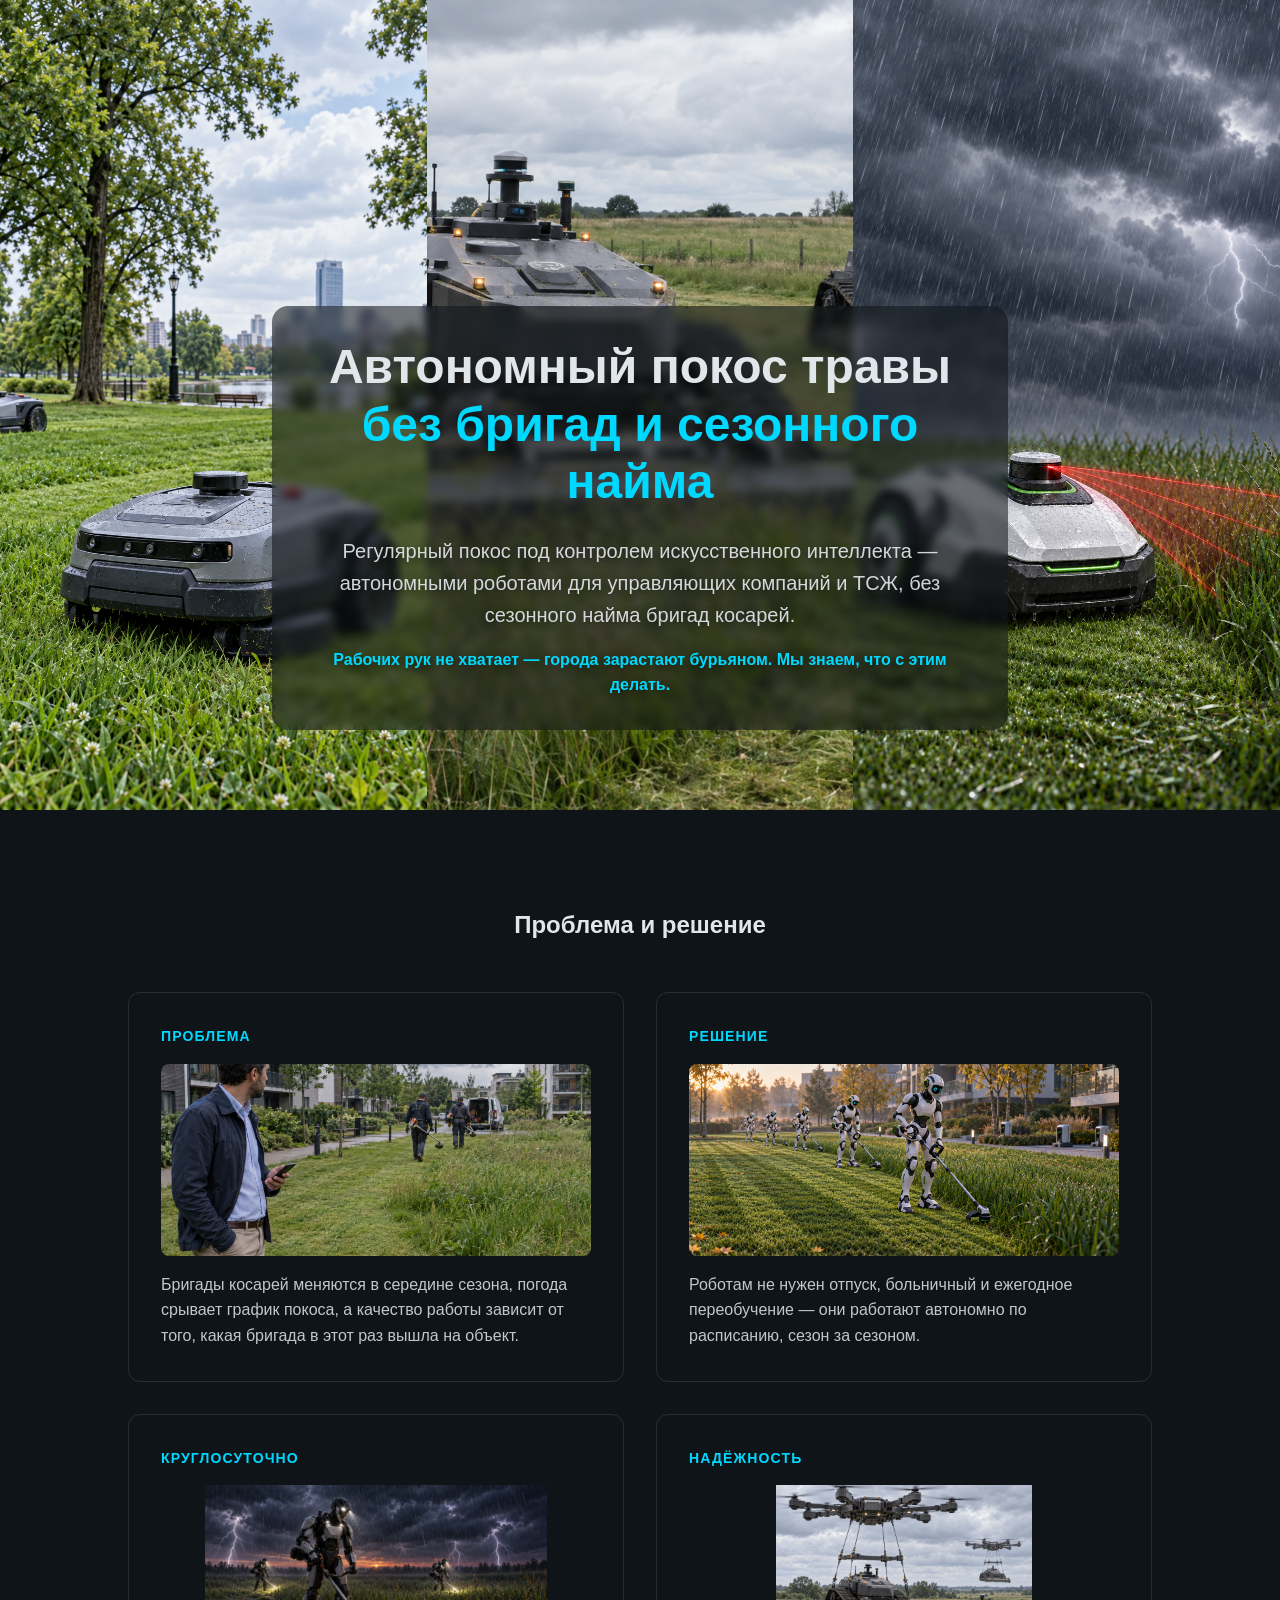
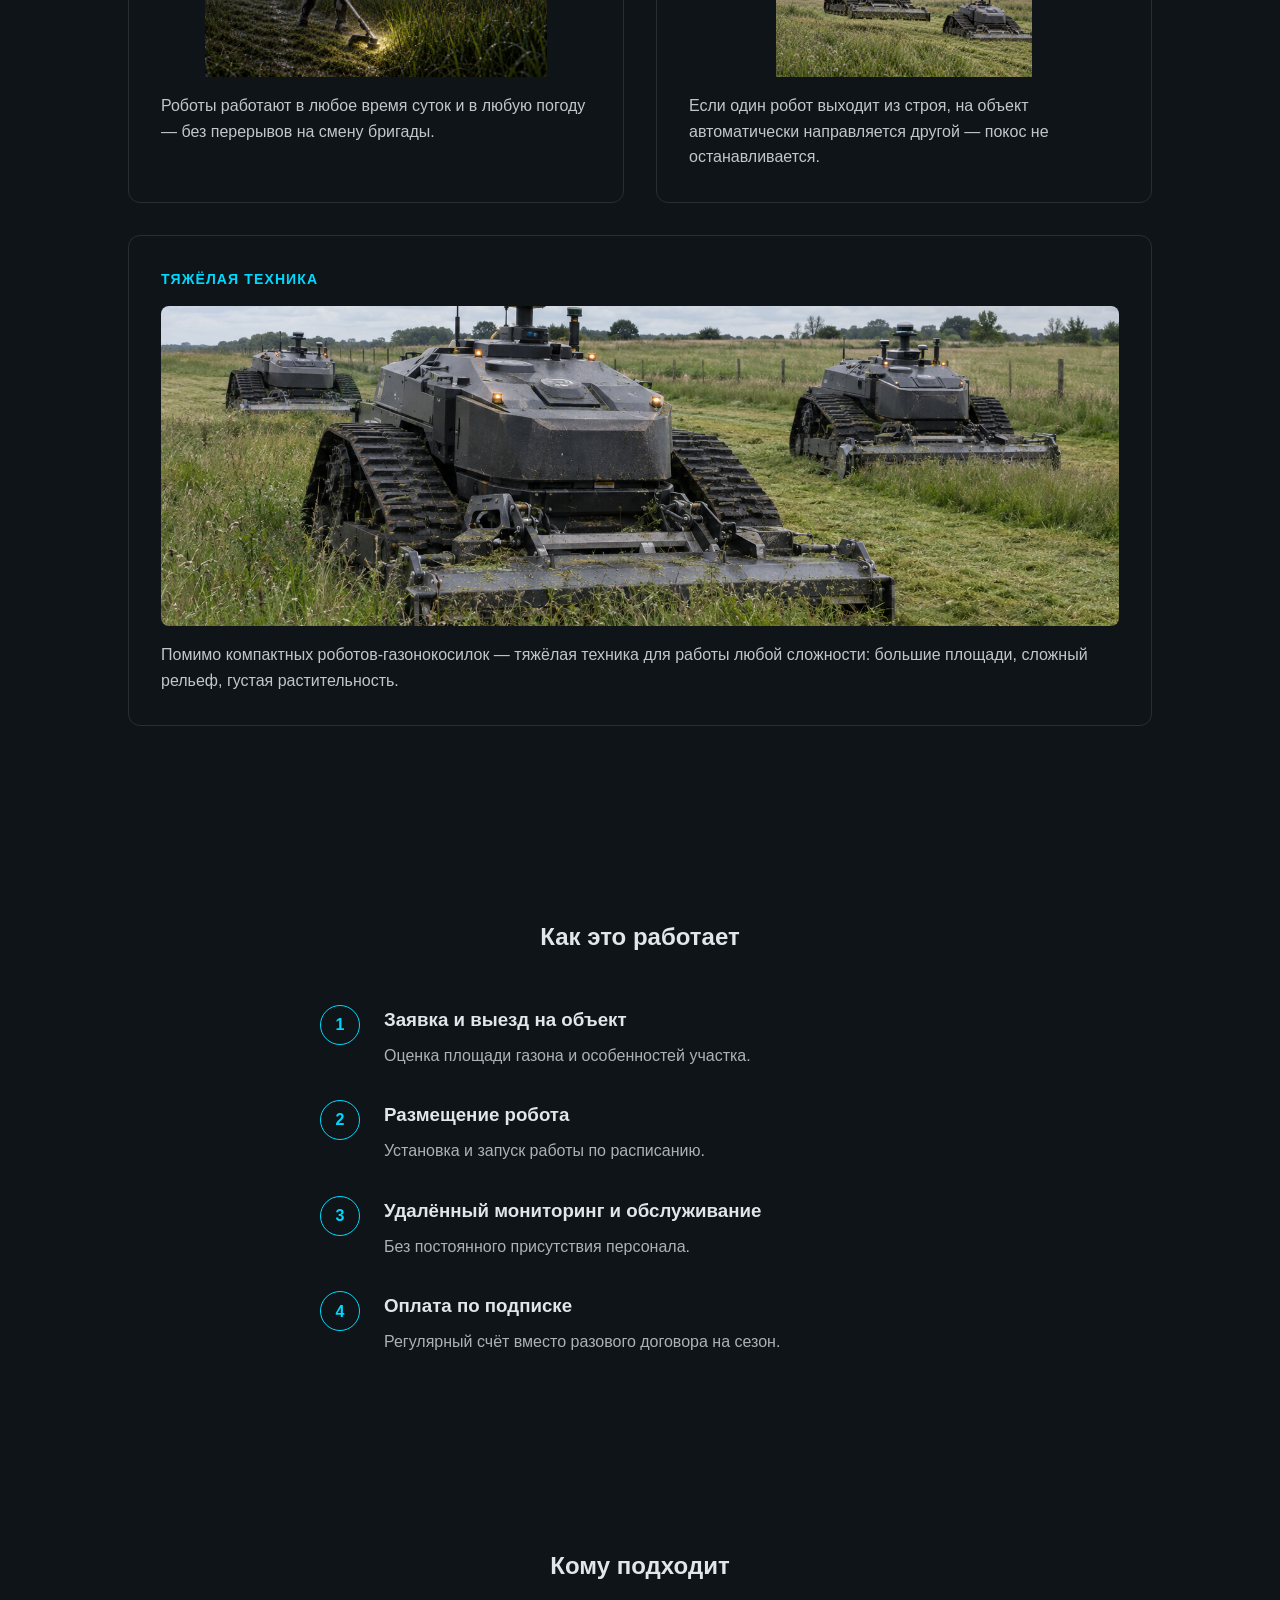
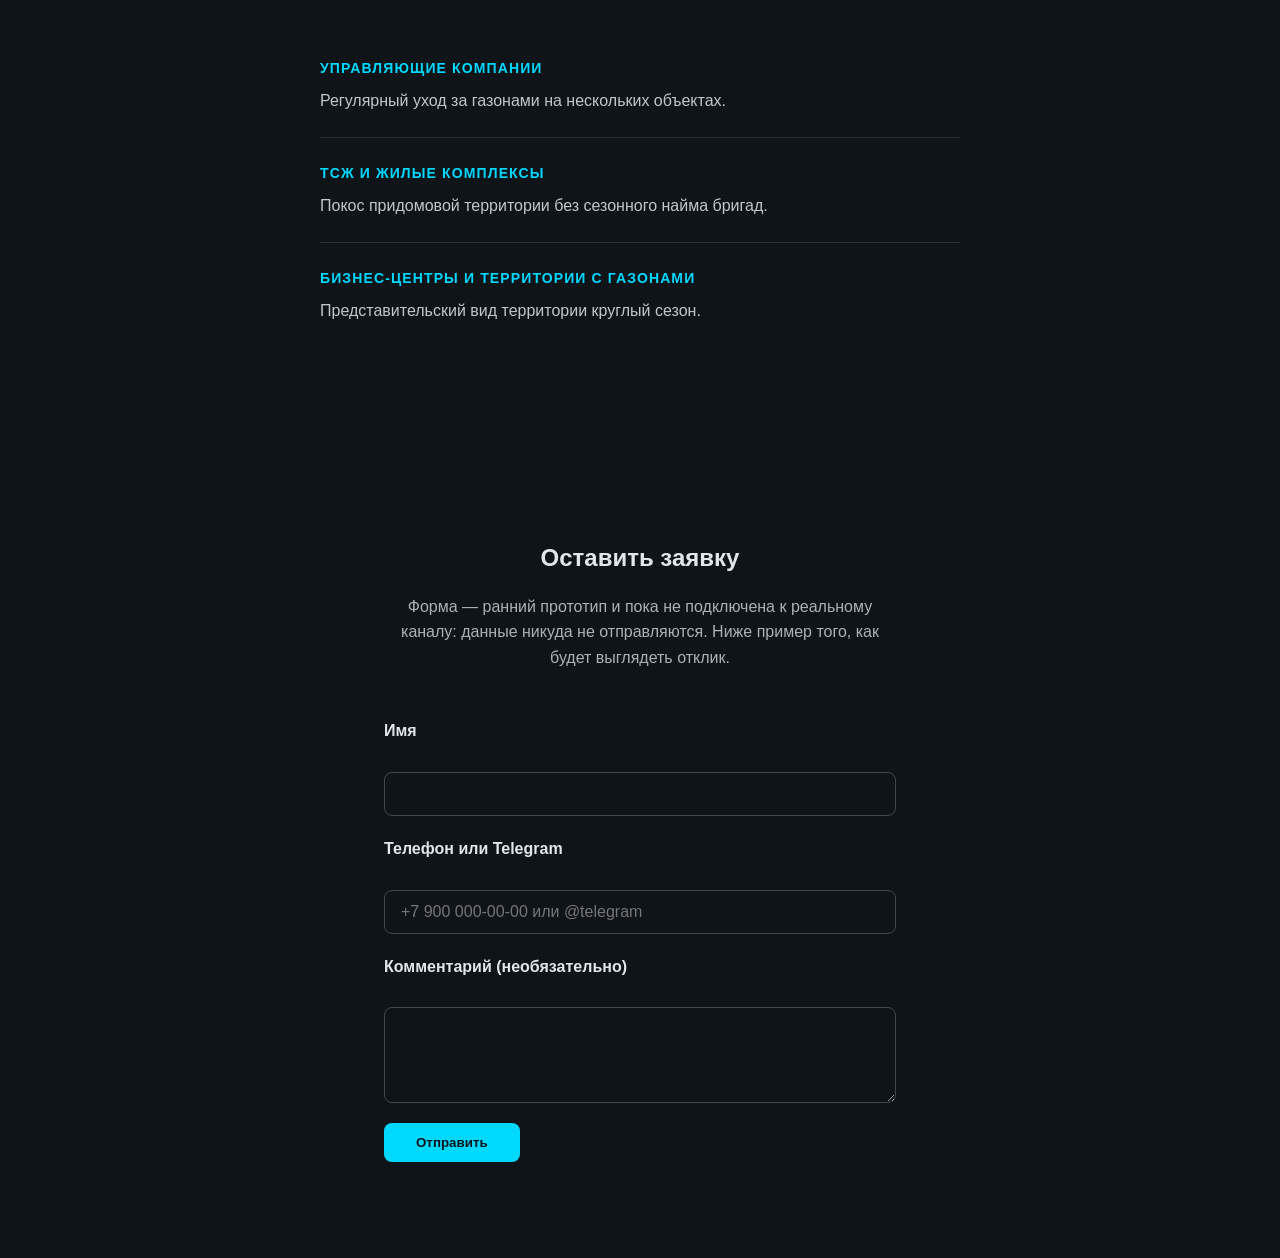
==== index.html @ 7772fd41 "RoboKos landing page Static landing page for RoboKos, a robotic lawn-mowing subscription service for" ====
<!doctype html>
<html lang="ru">
<head>
    <meta charset="utf-8">
    <meta name="viewport" content="width=device-width, initial-scale=1.0">
    <title>РобоКос — автоматизированный уход за газонами</title>
    <link rel="stylesheet" href="styles.css">
</head>
<body>
    <section id="hero">
        <div class="hero-bg" aria-hidden="true">
            <img class="hero-bg-img" src="images/hero-bg.png" alt="">
            <img class="hero-bg-img" src="images/hero-bg-2.png" alt="">
            <img class="hero-bg-img" src="images/hero-bg-3.png" alt="">
        </div>
        <div class="hero-content">
            <h1 class="hero-title">Автономный покос травы <span class="hero-accent">без бригад и сезонного найма</span></h1>
            <p class="hero-subtitle">Регулярный покос под контролем искусственного интеллекта — автономными роботами для управляющих компаний и ТСЖ, без сезонного найма бригад косарей.</p>
            <p class="hero-crisis">Рабочих рук не хватает — города зарастают бурьяном. Мы знаем, что с этим делать.</p>
        </div>
    </section>

    <section id="problem-solution">
        <h2 class="section-title">Проблема и решение</h2>
        <div class="problem-solution-grid">
            <div class="problem-solution-block">
                <h3 class="label-eyebrow">Проблема</h3>
                <img class="problem-solution-image" src="images/problem-crew.png" alt="Управляющий наблюдает за бригадой косарей, которая срывает график из-за непогоды">
                <p>Бригады косарей меняются в середине сезона, погода срывает график покоса, а качество работы зависит от того, какая бригада в этот раз вышла на объект.</p>
            </div>
            <div class="problem-solution-block">
                <h3 class="label-eyebrow">Решение</h3>
                <img class="problem-solution-image" src="images/solution-robots.png" alt="Роботы-газонокосилки работают на территории жилого комплекса">
                <p>Роботам не нужен отпуск, больничный и ежегодное переобучение — они работают автономно по расписанию, сезон за сезоном.</p>
            </div>
            <div class="problem-solution-block">
                <h3 class="label-eyebrow">Круглосуточно</h3>
                <img class="problem-solution-image problem-solution-image-contain" src="images/allweather.png" alt="Роботы-газонокосилки работают ночью, в дождь и грозу">
                <p>Роботы работают в любое время суток и в любую погоду — без перерывов на смену бригады.</p>
            </div>
            <div class="problem-solution-block">
                <h3 class="label-eyebrow">Надёжность</h3>
                <img class="problem-solution-image problem-solution-image-contain" src="images/reliability-delivery.png" alt="Дроны доставляют гусеничных роботов-косилок на объект">
                <p>Если один робот выходит из строя, на объект автоматически направляется другой — покос не останавливается.</p>
            </div>
            <div class="problem-solution-block problem-solution-block-wide">
                <h3 class="label-eyebrow">Тяжёлая техника</h3>
                <img class="problem-solution-image problem-solution-image-tall" src="images/heavy-equipment.png" alt="Гусеничные роботы для тяжёлых покосных работ на большой территории">
                <p>Помимо компактных роботов-газонокосилок — тяжёлая техника для работы любой сложности: большие площади, сложный рельеф, густая растительность.</p>
            </div>
        </div>
    </section>

    <section id="how-it-works">
        <h2 class="section-title">Как это работает</h2>
        <ol class="how-it-works-steps">
            <li class="how-it-works-step">
                <span class="step-number">1</span>
                <div>
                    <h3 class="step-title">Заявка и выезд на объект</h3>
                    <p class="step-description">Оценка площади газона и особенностей участка.</p>
                </div>
            </li>
            <li class="how-it-works-step">
                <span class="step-number">2</span>
                <div>
                    <h3 class="step-title">Размещение робота</h3>
                    <p class="step-description">Установка и запуск работы по расписанию.</p>
                </div>
            </li>
            <li class="how-it-works-step">
                <span class="step-number">3</span>
                <div>
                    <h3 class="step-title">Удалённый мониторинг и обслуживание</h3>
                    <p class="step-description">Без постоянного присутствия персонала.</p>
                </div>
            </li>
            <li class="how-it-works-step">
                <span class="step-number">4</span>
                <div>
                    <h3 class="step-title">Оплата по подписке</h3>
                    <p class="step-description">Регулярный счёт вместо разового договора на сезон.</p>
                </div>
            </li>
        </ol>
    </section>

    <section id="who-its-for">
        <h2 class="section-title">Кому подходит</h2>
        <ul class="who-its-for-list">
            <li class="who-its-for-item">
                <h3 class="label-eyebrow">Управляющие компании</h3>
                <p>Регулярный уход за газонами на нескольких объектах.</p>
            </li>
            <li class="who-its-for-item">
                <h3 class="label-eyebrow">ТСЖ и жилые комплексы</h3>
                <p>Покос придомовой территории без сезонного найма бригад.</p>
            </li>
            <li class="who-its-for-item">
                <h3 class="label-eyebrow">Бизнес-центры и территории с газонами</h3>
                <p>Представительский вид территории круглый сезон.</p>
            </li>
        </ul>
    </section>

    <section id="request-form">
        <h2 class="section-title">Оставить заявку</h2>
        <p class="request-form-intro">Форма — ранний прототип и пока не подключена к реальному каналу: данные никуда не отправляются. Ниже пример того, как будет выглядеть отклик.</p>
        <form id="request-form-form">
            <label for="request-name">Имя</label>
            <input type="text" id="request-name" name="request-name">

            <label for="request-contact">Телефон или Telegram</label>
            <input type="text" id="request-contact" name="request-contact" placeholder="+7 900 000-00-00 или @telegram">

            <label for="request-comment">Комментарий (необязательно)</label>
            <textarea id="request-comment" name="request-comment"></textarea>

            <button type="button" id="request-form-submit">Отправить</button>
        </form>
        <noscript>
            <p class="request-form-noscript">Для показа ответа формы нужен JavaScript — без него демонстрация не сработает.</p>
        </noscript>

        <div id="request-form-result" hidden aria-live="polite">
            <p>Форма пока не подключена к реальному каналу связи — это ранний прототип, введённые данные никуда не отправляются и не сохраняются.</p>
            <p>Здесь будет прямой контакт — телефон или Telegram (пока не указан).</p>
        </div>
    </section>

    <script src="script.js"></script>
</body>
</html>
---- styles.css ----
:root {
    --bg: #0f1419;
    --fg: #e1e6eb;
    --accent: #00d9ff;
    --border: rgba(225, 230, 235, 0.12);
    --border-strong: rgba(225, 230, 235, 0.24);
    --font-sans: -apple-system, BlinkMacSystemFont, "Segoe UI", Roboto, "Helvetica Neue", Arial, sans-serif;
}

* {
    box-sizing: border-box;
}

html,
body {
    margin: 0;
    padding: 0;
}

h1,
h2,
h3,
h4,
h5,
h6,
p {
    margin: 0;
    padding: 0;
}

body {
    background-color: var(--bg);
    color: var(--fg);
    font-family: var(--font-sans);
    line-height: 1.6;
}

section {
    padding: 6rem 2rem;
    background-color: var(--bg);
}

.section-title {
    text-align: center;
    font-weight: bold;
    color: var(--fg);
}

#hero {
    position: relative;
    display: flex;
    align-items: flex-end;
    justify-content: center;
    min-height: 90vh;
    padding-bottom: 5rem;
    text-align: center;
    overflow: hidden;
}

.hero-bg {
    position: absolute;
    inset: 0;
    display: flex;
}

.hero-bg-img {
    flex: 1 1 33.333%;
    width: 33.333%;
    height: 100%;
    object-fit: cover;
    object-position: center top;
}

#hero::before {
    content: "";
    position: absolute;
    inset: 0;
    background: linear-gradient(180deg, rgba(15, 20, 25, 0.7), rgba(15, 20, 25, 0.88));
}

.hero-content {
    position: relative;
    max-width: 46rem;
    padding: 2rem 2.5rem;
    background: rgba(15, 20, 25, 0.55);
    border-radius: 1rem;
    backdrop-filter: blur(4px);
}

.hero-title {
    font-size: 3rem;
    font-weight: bold;
    color: var(--fg);
    line-height: 1.2;
}

.hero-accent {
    color: var(--accent);
}

.hero-subtitle {
    margin-top: 1.5rem;
    font-size: 1.25rem;
    color: var(--fg);
    opacity: 0.92;
    text-shadow: 0 2px 8px rgba(0, 0, 0, 0.6);
}

.hero-crisis {
    margin-top: 1rem;
    font-size: 1rem;
    font-weight: 700;
    color: var(--accent);
    text-shadow: 0 2px 8px rgba(0, 0, 0, 0.6);
}

.label-eyebrow {
    font-size: 0.875rem;
    font-weight: 700;
    text-transform: uppercase;
    letter-spacing: 0.08em;
    color: var(--accent);
}

.problem-solution-grid {
    display: grid;
    grid-template-columns: 1fr 1fr;
    gap: 2rem;
    max-width: 64rem;
    margin: 3rem auto 0;
}

.problem-solution-block {
    padding: 2rem;
    border: 1px solid var(--border);
    border-radius: 0.75rem;
}

.problem-solution-block-wide {
    grid-column: 1 / -1;
}

.problem-solution-image {
    display: block;
    width: 100%;
    height: 12rem;
    object-fit: cover;
    border-radius: 0.5rem;
    margin-top: 1rem;
}

.problem-solution-image-tall {
    height: 20rem;
    object-position: center 40%;
}

.problem-solution-image-contain {
    object-fit: contain;
    background-color: var(--bg);
}

.problem-solution-image-placeholder {
    display: flex;
    align-items: center;
    justify-content: center;
    border: 1px dashed var(--border-strong);
    background-color: transparent;
    color: var(--fg);
    opacity: 0.5;
    font-size: 0.875rem;
}

.problem-solution-block p {
    margin-top: 1rem;
    color: var(--fg);
    opacity: 0.85;
}

.how-it-works-steps {
    display: flex;
    flex-direction: column;
    gap: 2rem;
    max-width: 40rem;
    margin: 3rem auto 0;
    list-style: none;
    padding: 0;
}

.how-it-works-step {
    display: flex;
    align-items: flex-start;
    gap: 1.5rem;
}

.step-number {
    flex-shrink: 0;
    display: flex;
    align-items: center;
    justify-content: center;
    width: 2.5rem;
    height: 2.5rem;
    border-radius: 50%;
    border: 1px solid var(--accent);
    color: var(--accent);
    font-weight: bold;
}

.step-title {
    color: var(--fg);
    font-weight: bold;
}

.step-description {
    margin-top: 0.5rem;
    color: var(--fg);
    opacity: 0.75;
}

.who-its-for-list {
    display: flex;
    flex-direction: column;
    max-width: 40rem;
    margin: 3rem auto 0;
    list-style: none;
    padding: 0;
}

.who-its-for-item {
    padding: 1.5rem 0;
    border-bottom: 1px solid var(--border);
}

.who-its-for-item:last-child {
    border-bottom: none;
}

.who-its-for-item p {
    margin-top: 0.5rem;
    color: var(--fg);
    opacity: 0.85;
}

.request-form-intro {
    max-width: 32rem;
    margin: 1rem auto 0;
    text-align: center;
    color: var(--fg);
    opacity: 0.75;
}

#request-form-form {
    display: flex;
    flex-direction: column;
    gap: 1.25rem;
    max-width: 32rem;
    margin: 3rem auto 0;
}

#request-form-form label {
    font-weight: bold;
    color: var(--fg);
}

#request-form-form input,
#request-form-form textarea {
    width: 100%;
    margin-top: 0.5rem;
    padding: 0.75rem 1rem;
    background-color: transparent;
    color: var(--fg);
    font-family: var(--font-sans);
    font-size: 1rem;
    border: 1px solid var(--border-strong);
    border-radius: 0.5rem;
}

#request-form-form textarea {
    min-height: 6rem;
    resize: vertical;
}

#request-form-form input:focus,
#request-form-form textarea:focus {
    outline: 2px solid var(--accent);
    outline-offset: 2px;
}

#request-form-submit {
    align-self: flex-start;
    padding: 0.75rem 2rem;
    background-color: var(--accent);
    color: var(--bg);
    font-weight: bold;
    border: none;
    border-radius: 0.5rem;
    cursor: pointer;
}

#request-form-result {
    max-width: 32rem;
    margin: 2rem auto 0;
    padding: 1.5rem;
    border: 1px solid var(--border);
    border-radius: 0.75rem;
}

#request-form-result p {
    color: var(--fg);
    opacity: 0.85;
}

#request-form-result p + p {
    margin-top: 0.75rem;
    color: var(--accent);
    opacity: 1;
}

@media (max-width: 480px) {
    .section-title {
        font-size: 1.25rem;
    }

    #hero {
        min-height: auto;
        padding: 4rem 1.25rem;
    }

    .hero-content {
        padding: 1.25rem 1.5rem;
    }

    .hero-title {
        font-size: 2rem;
    }

    .hero-subtitle {
        font-size: 1.05rem;
    }

    .hero-crisis {
        font-size: 0.95rem;
    }

    .problem-solution-grid {
        grid-template-columns: 1fr;
        gap: 1.25rem;
    }

    .problem-solution-block {
        padding: 1.25rem;
    }

    .problem-solution-image,
    .problem-solution-image-tall {
        height: 11rem;
    }

    .how-it-works-step {
        gap: 1rem;
    }

    #problem-solution,
    #how-it-works,
    #who-its-for,
    #request-form {
        padding: 3rem 1.25rem;
    }
}
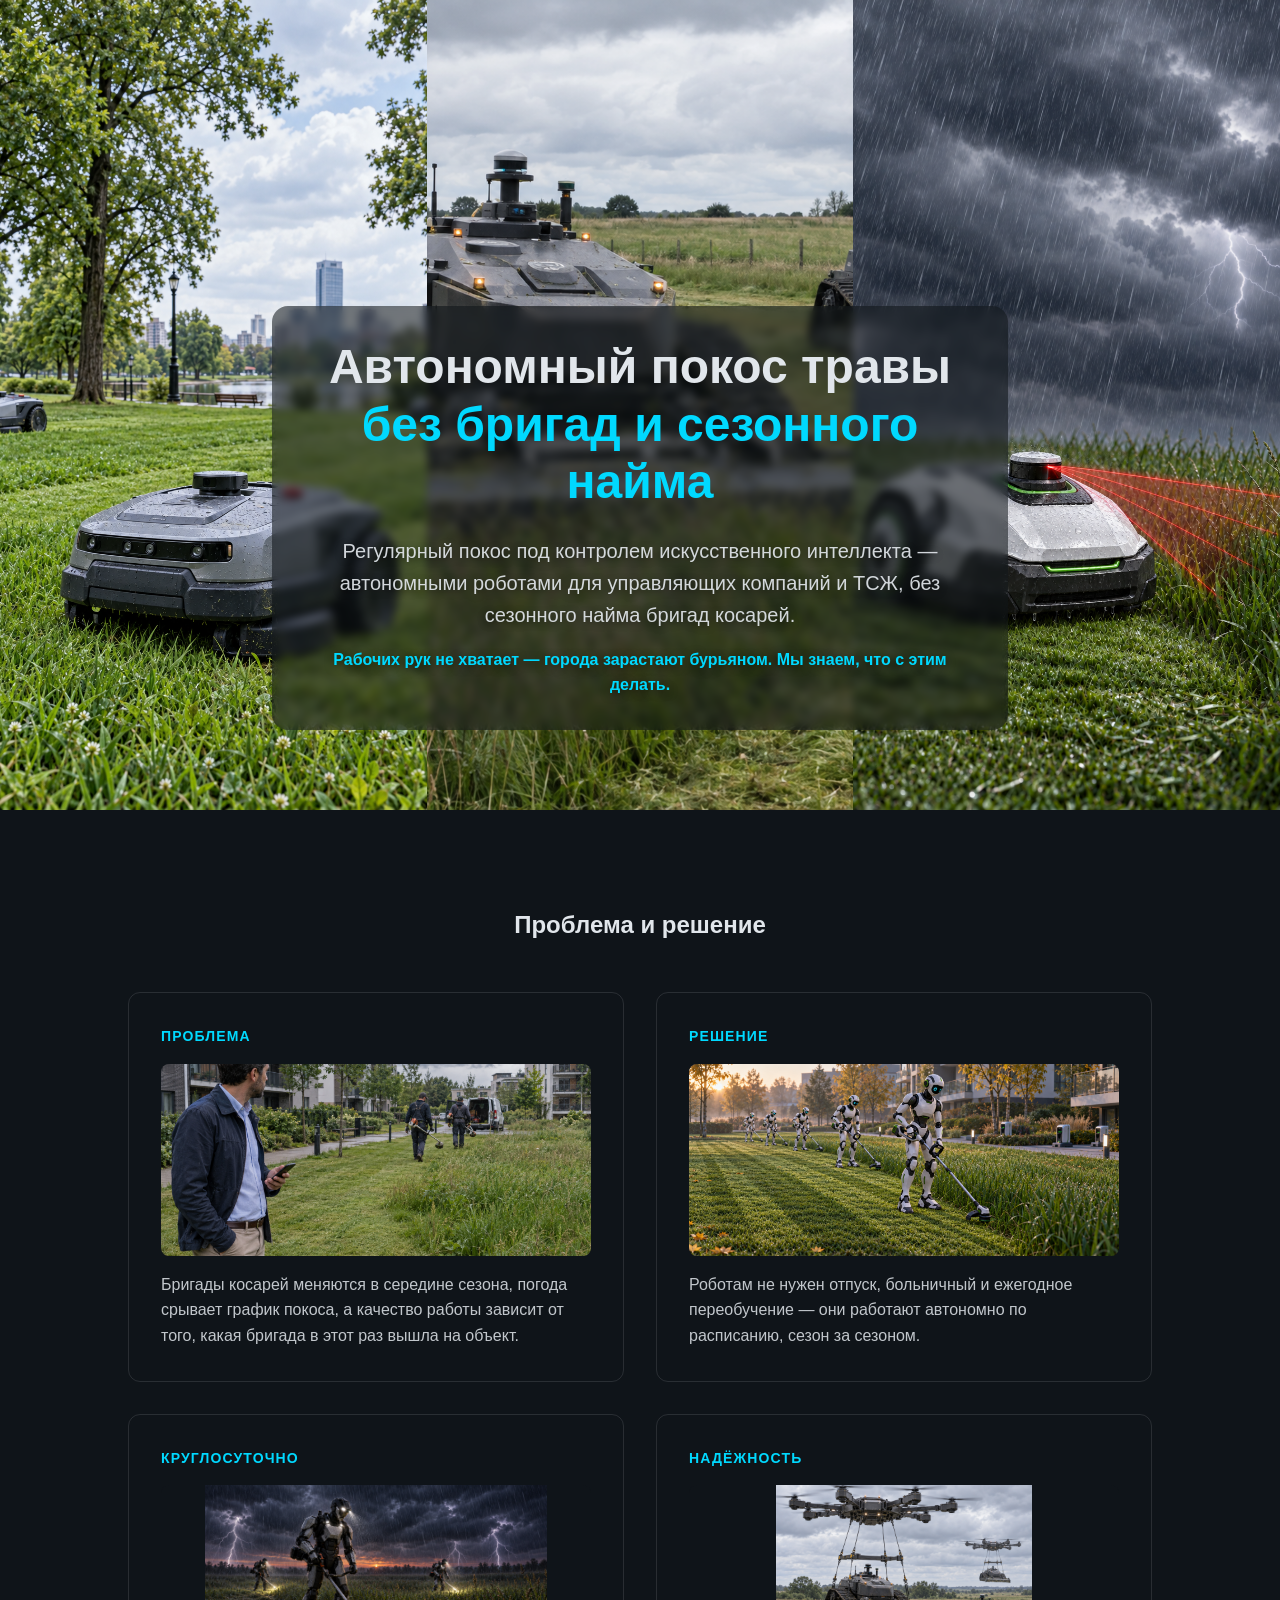
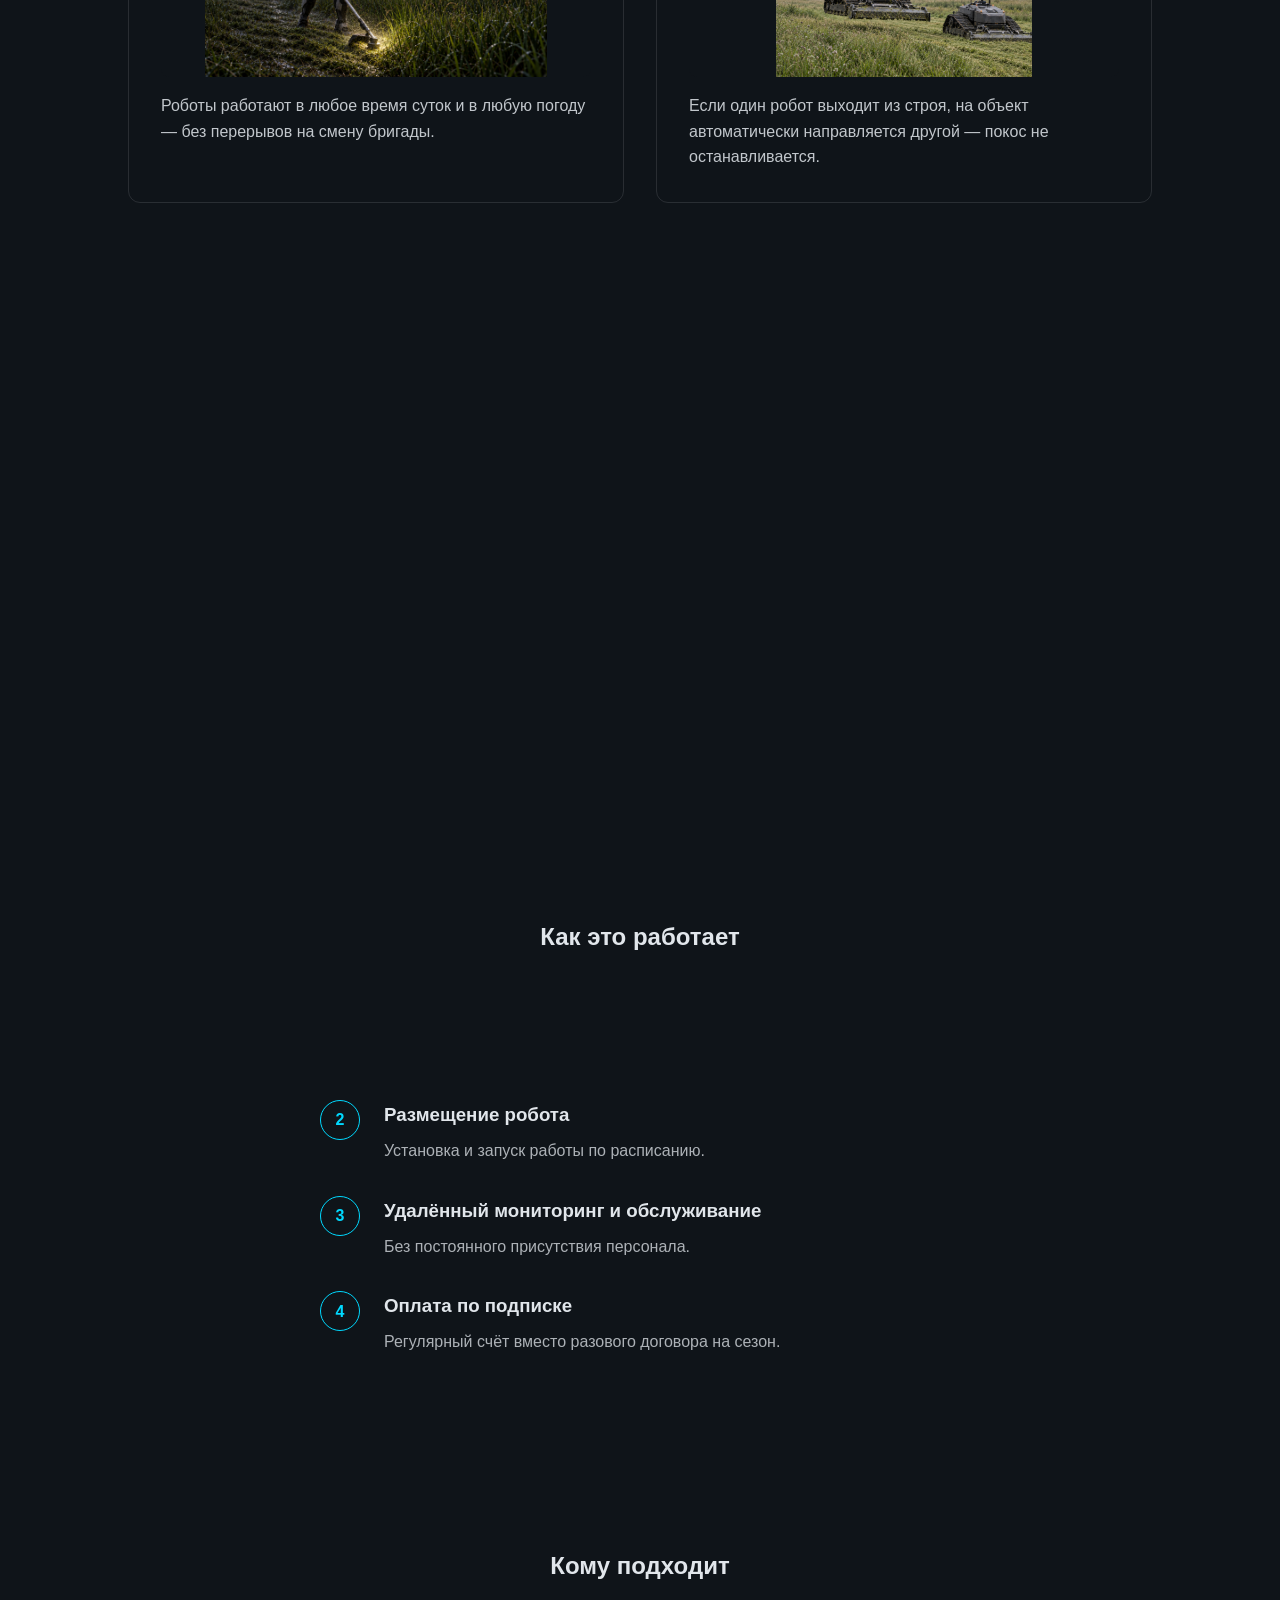
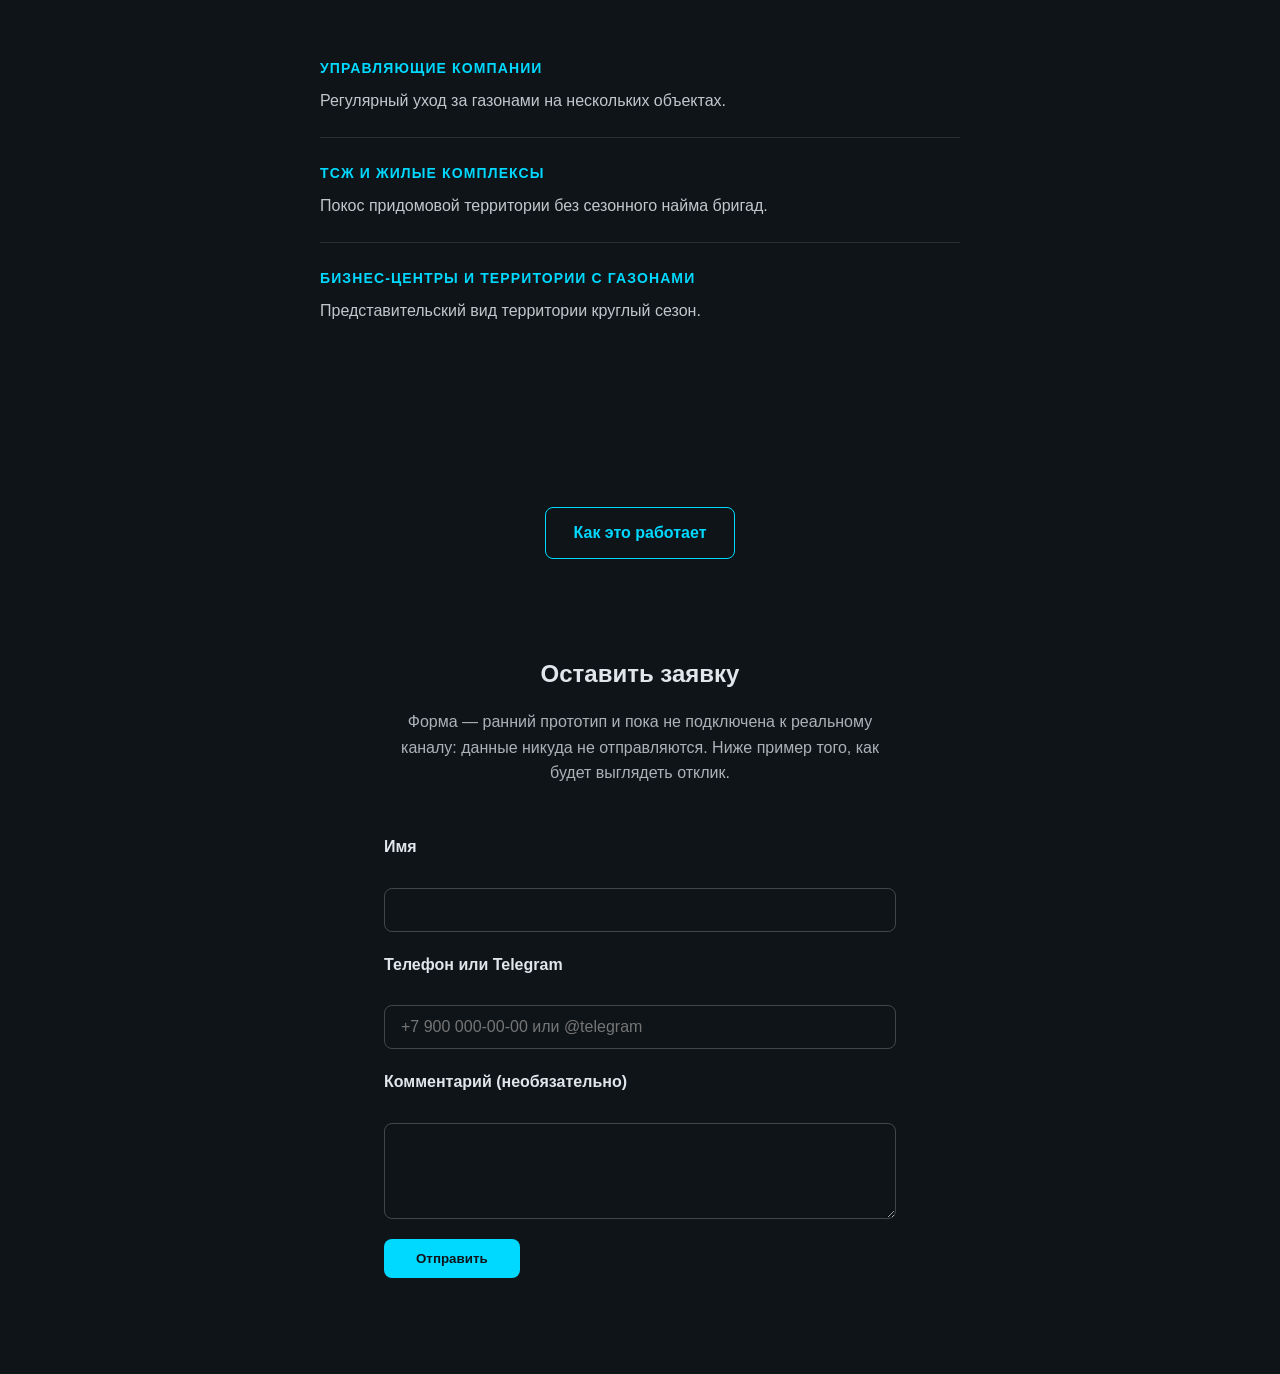
==== commit f5f89d67: "Add interactive chat demo, scroll reveal, and hero/CTA layout updates - New demo.html/js/css: chat-s" ====
--- a/index.html
+++ b/index.html
@@ -5,6 +5,7 @@
     <meta name="viewport" content="width=device-width, initial-scale=1.0">
     <title>РобоКос — автоматизированный уход за газонами</title>
     <link rel="stylesheet" href="styles.css">
+    <noscript><style>.reveal { opacity: 1; transform: none; }</style></noscript>
 </head>
 <body>
     <section id="hero">
@@ -23,29 +24,29 @@
     <section id="problem-solution">
         <h2 class="section-title">Проблема и решение</h2>
         <div class="problem-solution-grid">
-            <div class="problem-solution-block">
+            <div class="problem-solution-block reveal">
                 <h3 class="label-eyebrow">Проблема</h3>
-                <img class="problem-solution-image" src="images/problem-crew.png" alt="Управляющий наблюдает за бригадой косарей, которая срывает график из-за непогоды">
+                <div class="problem-solution-image-wrap"><img class="problem-solution-image" src="images/problem-crew.png" alt="Управляющий наблюдает за бригадой косарей, которая срывает график из-за непогоды"></div>
                 <p>Бригады косарей меняются в середине сезона, погода срывает график покоса, а качество работы зависит от того, какая бригада в этот раз вышла на объект.</p>
             </div>
-            <div class="problem-solution-block">
+            <div class="problem-solution-block reveal">
                 <h3 class="label-eyebrow">Решение</h3>
-                <img class="problem-solution-image" src="images/solution-robots.png" alt="Роботы-газонокосилки работают на территории жилого комплекса">
+                <div class="problem-solution-image-wrap"><img class="problem-solution-image" src="images/solution-robots.png" alt="Роботы-газонокосилки работают на территории жилого комплекса"></div>
                 <p>Роботам не нужен отпуск, больничный и ежегодное переобучение — они работают автономно по расписанию, сезон за сезоном.</p>
             </div>
-            <div class="problem-solution-block">
+            <div class="problem-solution-block reveal">
                 <h3 class="label-eyebrow">Круглосуточно</h3>
-                <img class="problem-solution-image problem-solution-image-contain" src="images/allweather.png" alt="Роботы-газонокосилки работают ночью, в дождь и грозу">
+                <div class="problem-solution-image-wrap"><img class="problem-solution-image problem-solution-image-contain" src="images/allweather.png" alt="Роботы-газонокосилки работают ночью, в дождь и грозу"></div>
                 <p>Роботы работают в любое время суток и в любую погоду — без перерывов на смену бригады.</p>
             </div>
-            <div class="problem-solution-block">
+            <div class="problem-solution-block reveal">
                 <h3 class="label-eyebrow">Надёжность</h3>
-                <img class="problem-solution-image problem-solution-image-contain" src="images/reliability-delivery.png" alt="Дроны доставляют гусеничных роботов-косилок на объект">
+                <div class="problem-solution-image-wrap"><img class="problem-solution-image problem-solution-image-contain" src="images/reliability-delivery.png" alt="Дроны доставляют гусеничных роботов-косилок на объект"></div>
                 <p>Если один робот выходит из строя, на объект автоматически направляется другой — покос не останавливается.</p>
             </div>
-            <div class="problem-solution-block problem-solution-block-wide">
+            <div class="problem-solution-block problem-solution-block-wide reveal">
                 <h3 class="label-eyebrow">Тяжёлая техника</h3>
-                <img class="problem-solution-image problem-solution-image-tall" src="images/heavy-equipment.png" alt="Гусеничные роботы для тяжёлых покосных работ на большой территории">
+                <div class="problem-solution-image-wrap"><img class="problem-solution-image problem-solution-image-tall" src="images/heavy-equipment.png" alt="Гусеничные роботы для тяжёлых покосных работ на большой территории"></div>
                 <p>Помимо компактных роботов-газонокосилок — тяжёлая техника для работы любой сложности: большие площади, сложный рельеф, густая растительность.</p>
             </div>
         </div>
@@ -54,28 +55,28 @@
     <section id="how-it-works">
         <h2 class="section-title">Как это работает</h2>
         <ol class="how-it-works-steps">
-            <li class="how-it-works-step">
+            <li class="how-it-works-step reveal">
                 <span class="step-number">1</span>
                 <div>
                     <h3 class="step-title">Заявка и выезд на объект</h3>
                     <p class="step-description">Оценка площади газона и особенностей участка.</p>
                 </div>
             </li>
-            <li class="how-it-works-step">
+            <li class="how-it-works-step reveal">
                 <span class="step-number">2</span>
                 <div>
                     <h3 class="step-title">Размещение робота</h3>
                     <p class="step-description">Установка и запуск работы по расписанию.</p>
                 </div>
             </li>
-            <li class="how-it-works-step">
+            <li class="how-it-works-step reveal">
                 <span class="step-number">3</span>
                 <div>
                     <h3 class="step-title">Удалённый мониторинг и обслуживание</h3>
                     <p class="step-description">Без постоянного присутствия персонала.</p>
                 </div>
             </li>
-            <li class="how-it-works-step">
+            <li class="how-it-works-step reveal">
                 <span class="step-number">4</span>
                 <div>
                     <h3 class="step-title">Оплата по подписке</h3>
@@ -88,20 +89,24 @@
     <section id="who-its-for">
         <h2 class="section-title">Кому подходит</h2>
         <ul class="who-its-for-list">
-            <li class="who-its-for-item">
+            <li class="who-its-for-item reveal">
                 <h3 class="label-eyebrow">Управляющие компании</h3>
                 <p>Регулярный уход за газонами на нескольких объектах.</p>
             </li>
-            <li class="who-its-for-item">
+            <li class="who-its-for-item reveal">
                 <h3 class="label-eyebrow">ТСЖ и жилые комплексы</h3>
                 <p>Покос придомовой территории без сезонного найма бригад.</p>
             </li>
-            <li class="who-its-for-item">
+            <li class="who-its-for-item reveal">
                 <h3 class="label-eyebrow">Бизнес-центры и территории с газонами</h3>
                 <p>Представительский вид территории круглый сезон.</p>
             </li>
         </ul>
     </section>
+
+    <div class="pre-form-cta">
+        <a class="btn btn-secondary" href="demo.html">Как это работает</a>
+    </div>
 
     <section id="request-form">
         <h2 class="section-title">Оставить заявку</h2>
--- a/styles.css
+++ b/styles.css
@@ -114,6 +114,48 @@
     text-shadow: 0 2px 8px rgba(0, 0, 0, 0.6);
 }
 
+.pre-form-cta {
+    display: flex;
+    justify-content: center;
+    padding: 0 2rem;
+    margin-top: 4rem;
+}
+
+.btn {
+    display: inline-block;
+    padding: 0.75rem 1.75rem;
+    border-radius: 0.5rem;
+    font-weight: bold;
+    text-decoration: none;
+    transition: opacity 0.15s ease;
+}
+
+.btn:hover {
+    opacity: 0.85;
+}
+
+.btn-primary {
+    background-color: var(--accent);
+    color: var(--bg);
+}
+
+.btn-secondary {
+    background-color: transparent;
+    color: var(--accent);
+    border: 1px solid var(--accent);
+}
+
+.reveal {
+    opacity: 0;
+    transform: translateY(24px);
+    transition: opacity 0.6s ease, transform 0.6s ease;
+}
+
+.reveal.is-visible {
+    opacity: 1;
+    transform: translateY(0);
+}
+
 .label-eyebrow {
     font-size: 0.875rem;
     font-weight: 700;
@@ -140,13 +182,22 @@
     grid-column: 1 / -1;
 }
 
+.problem-solution-image-wrap {
+    overflow: hidden;
+    border-radius: 0.5rem;
+    margin-top: 1rem;
+}
+
 .problem-solution-image {
     display: block;
     width: 100%;
     height: 12rem;
     object-fit: cover;
-    border-radius: 0.5rem;
-    margin-top: 1rem;
+    transition: transform 0.3s ease;
+}
+
+.problem-solution-image-wrap:hover .problem-solution-image {
+    transform: scale(1.08);
 }
 
 .problem-solution-image-tall {
@@ -341,6 +392,15 @@
         font-size: 0.95rem;
     }
 
+    .btn {
+        text-align: center;
+    }
+
+    .pre-form-cta {
+        padding: 0 1.25rem;
+        margin-top: 3rem;
+    }
+
     .problem-solution-grid {
         grid-template-columns: 1fr;
         gap: 1.25rem;
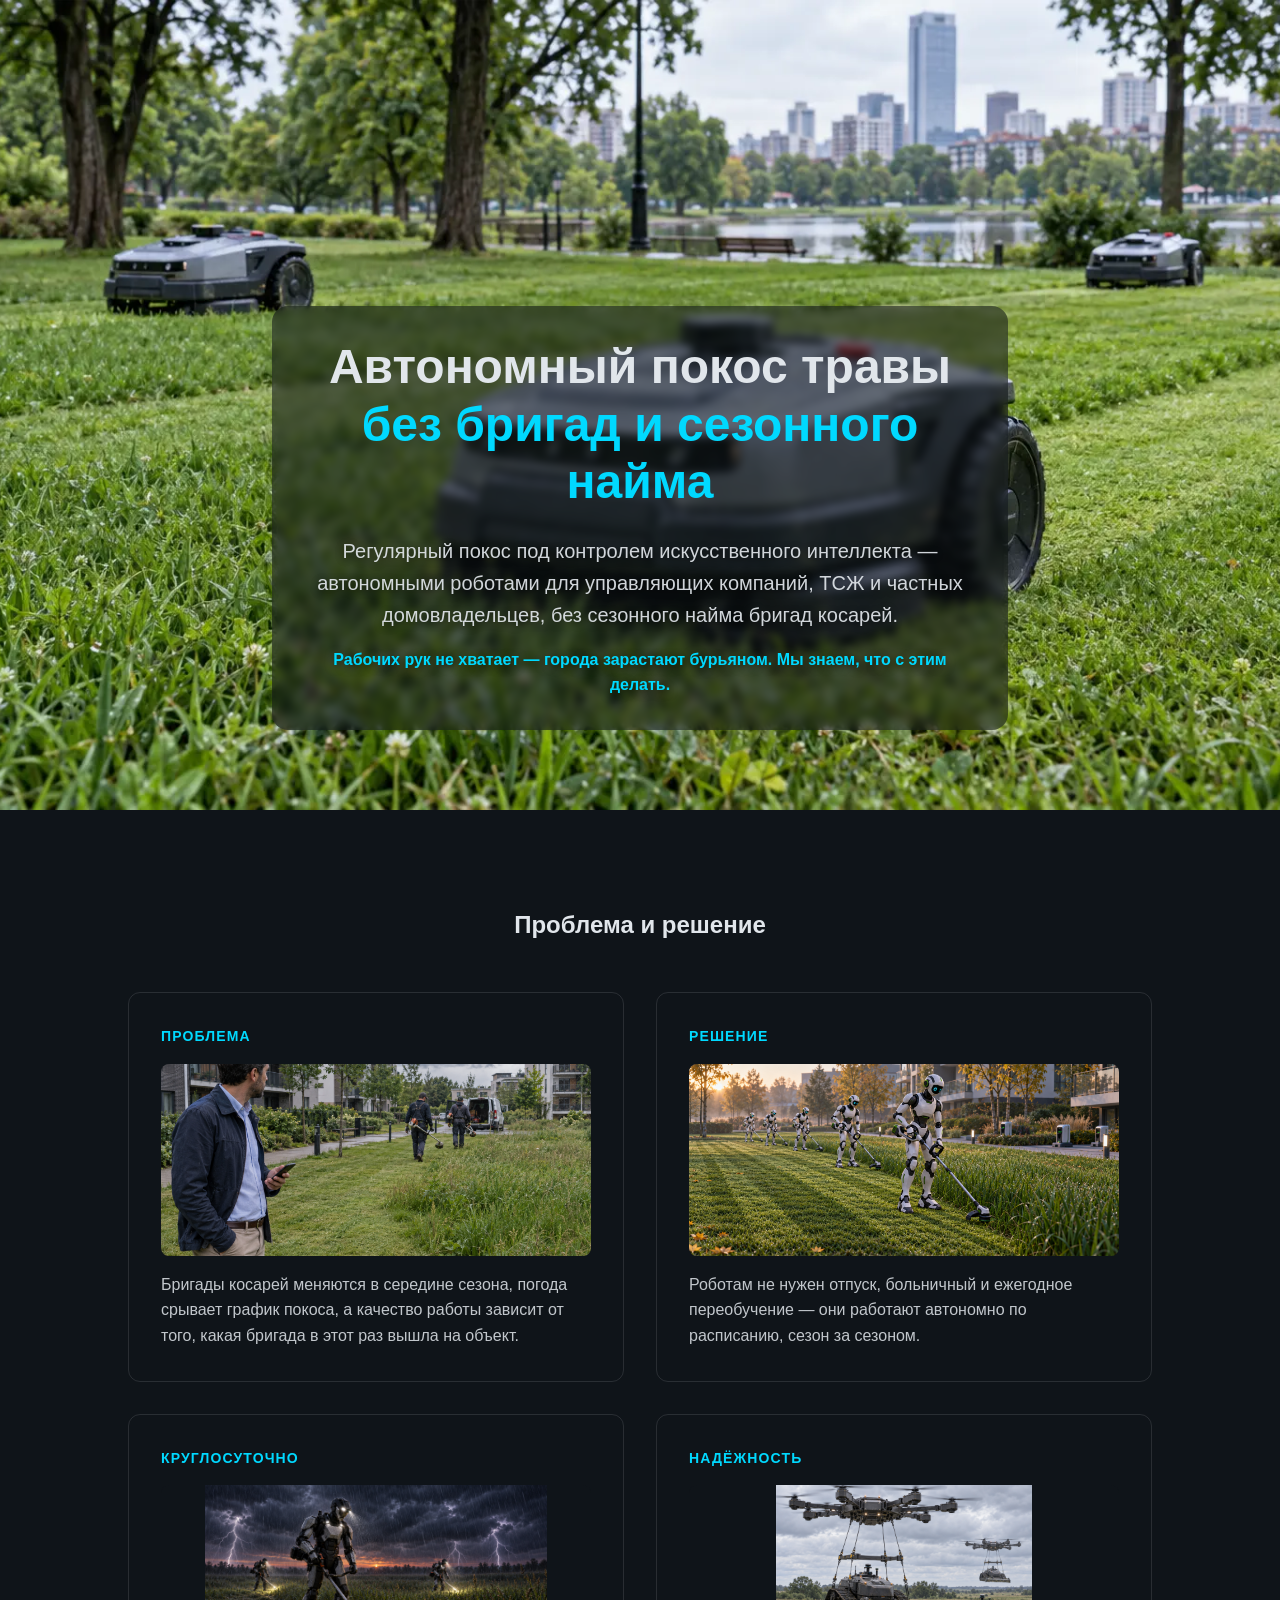
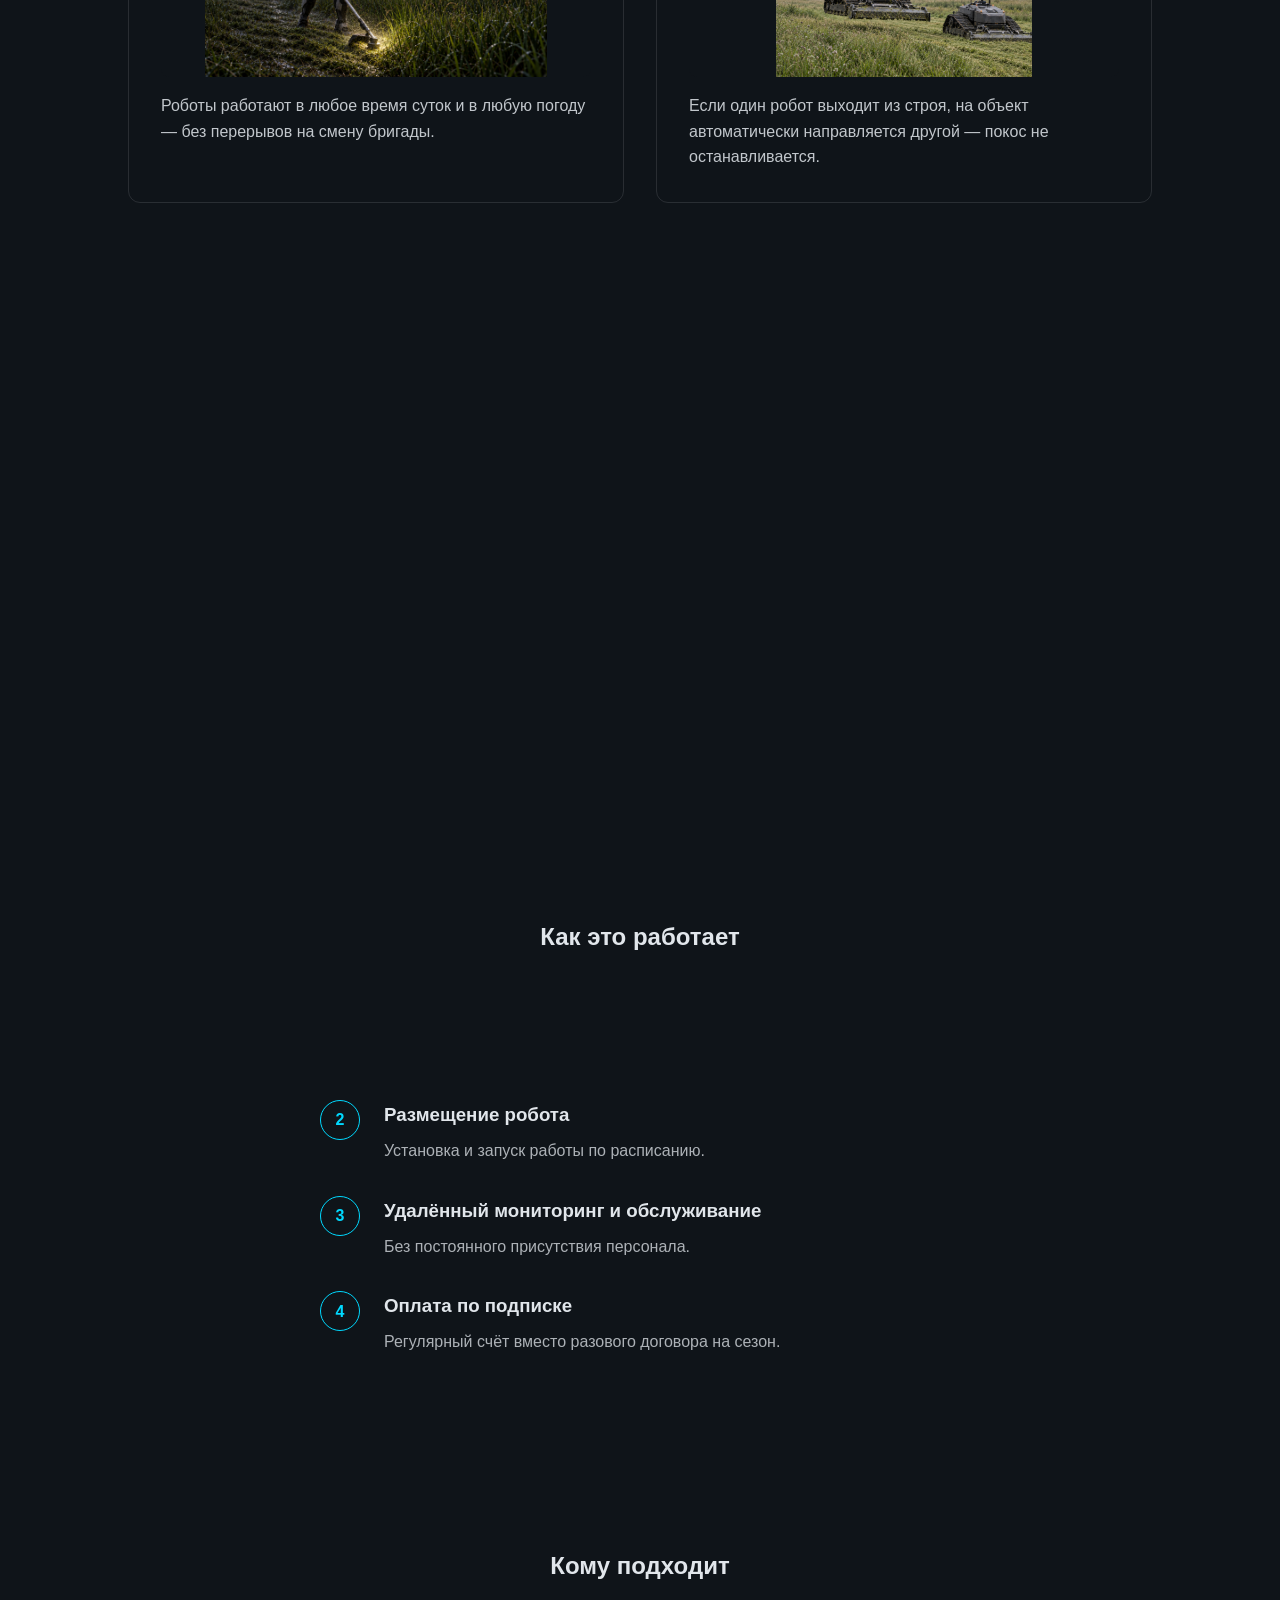
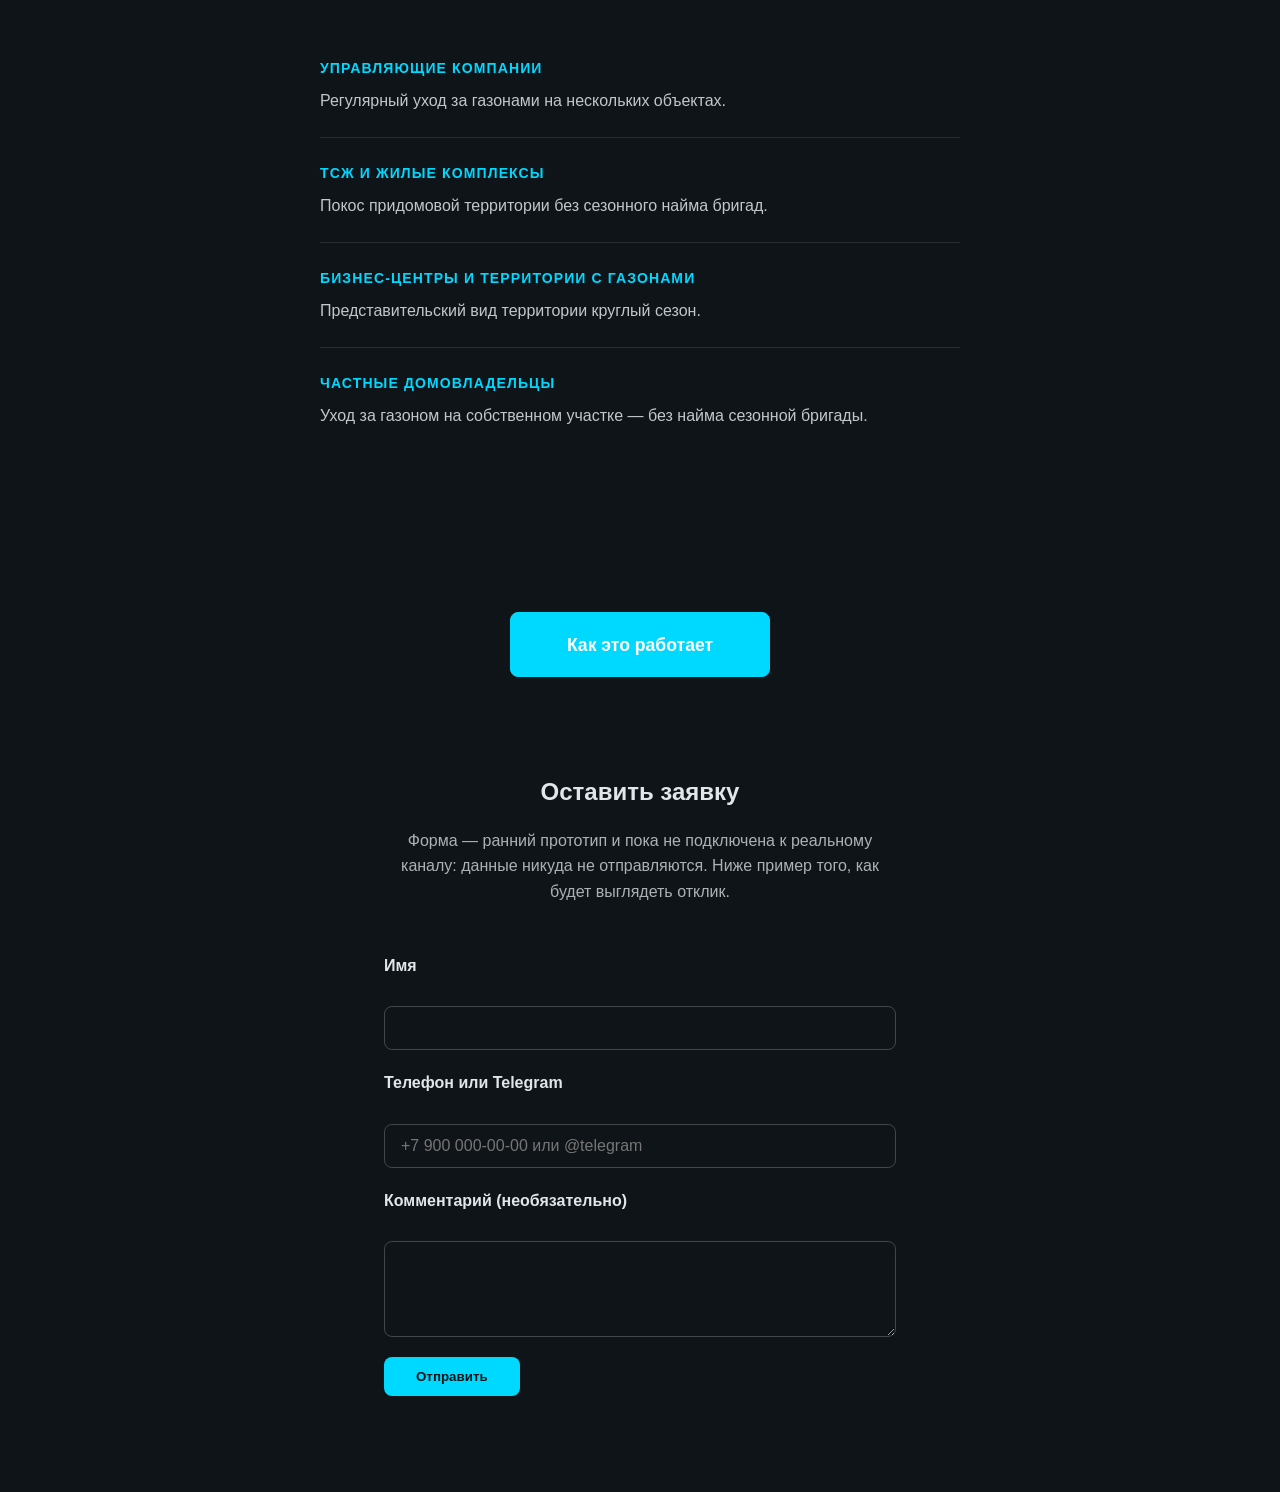
==== commit 31c244d2: "Add physical-persons audience, single hero photo, bigger CTAs - Hero now uses one full-bleed panoram" ====
--- a/index.html
+++ b/index.html
@@ -10,13 +10,11 @@
 <body>
     <section id="hero">
         <div class="hero-bg" aria-hidden="true">
-            <img class="hero-bg-img" src="images/hero-bg.png" alt="">
-            <img class="hero-bg-img" src="images/hero-bg-2.png" alt="">
-            <img class="hero-bg-img" src="images/hero-bg-3.png" alt="">
+            <img class="hero-bg-img" src="images/hero-bg.webp" alt="">
         </div>
         <div class="hero-content">
             <h1 class="hero-title">Автономный покос травы <span class="hero-accent">без бригад и сезонного найма</span></h1>
-            <p class="hero-subtitle">Регулярный покос под контролем искусственного интеллекта — автономными роботами для управляющих компаний и ТСЖ, без сезонного найма бригад косарей.</p>
+            <p class="hero-subtitle">Регулярный покос под контролем искусственного интеллекта — автономными роботами для управляющих компаний, ТСЖ и частных домовладельцев, без сезонного найма бригад косарей.</p>
             <p class="hero-crisis">Рабочих рук не хватает — города зарастают бурьяном. Мы знаем, что с этим делать.</p>
         </div>
     </section>
@@ -101,6 +99,10 @@
                 <h3 class="label-eyebrow">Бизнес-центры и территории с газонами</h3>
                 <p>Представительский вид территории круглый сезон.</p>
             </li>
+            <li class="who-its-for-item reveal">
+                <h3 class="label-eyebrow">Частные домовладельцы</h3>
+                <p>Уход за газоном на собственном участке — без найма сезонной бригады.</p>
+            </li>
         </ul>
     </section>
 
--- a/styles.css
+++ b/styles.css
@@ -64,8 +64,7 @@
 }
 
 .hero-bg-img {
-    flex: 1 1 33.333%;
-    width: 33.333%;
+    width: 100%;
     height: 100%;
     object-fit: cover;
     object-position: center top;
@@ -121,6 +120,11 @@
     margin-top: 4rem;
 }
 
+.pre-form-cta .btn {
+    padding: 1.1rem 3.5rem;
+    font-size: 1.1rem;
+}
+
 .btn {
     display: inline-block;
     padding: 0.75rem 1.75rem;
@@ -140,8 +144,8 @@
 }
 
 .btn-secondary {
-    background-color: transparent;
-    color: var(--accent);
+    background-color: var(--accent);
+    color: #ffffff;
     border: 1px solid var(--accent);
 }
 
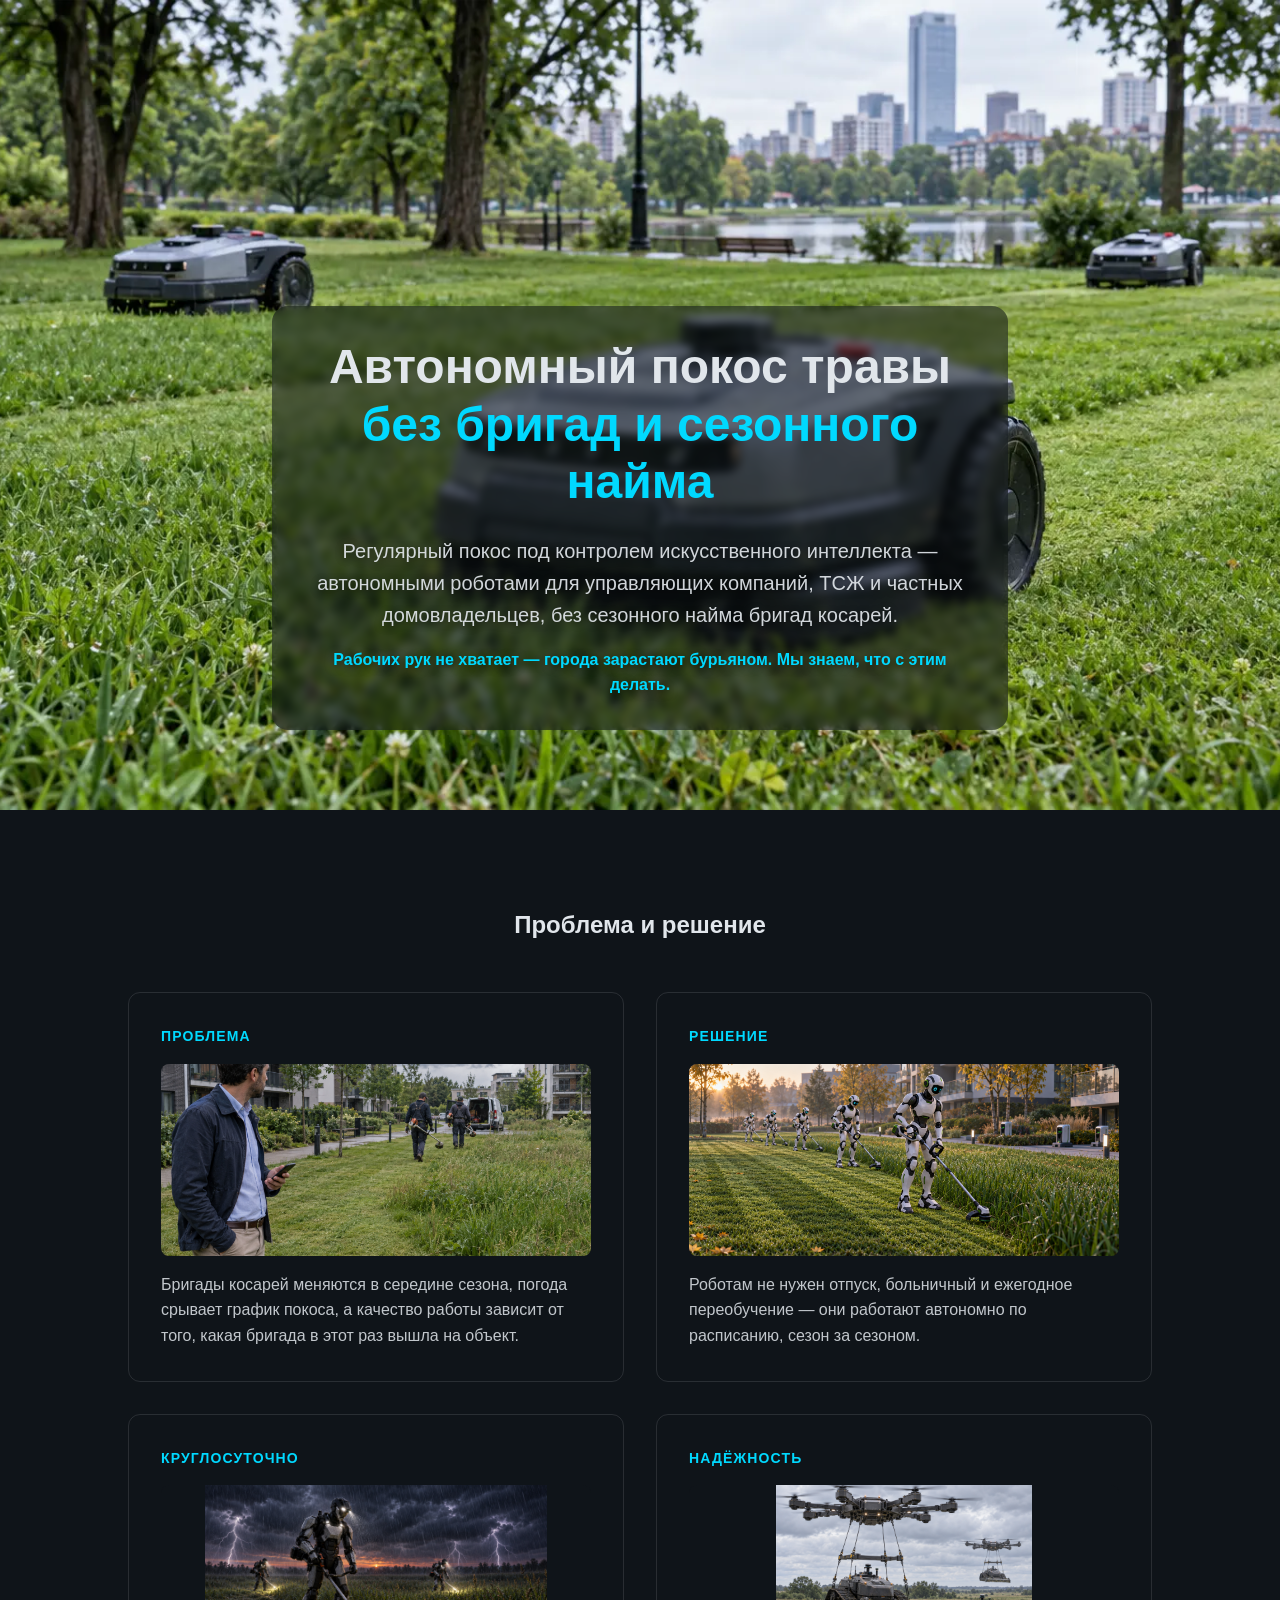
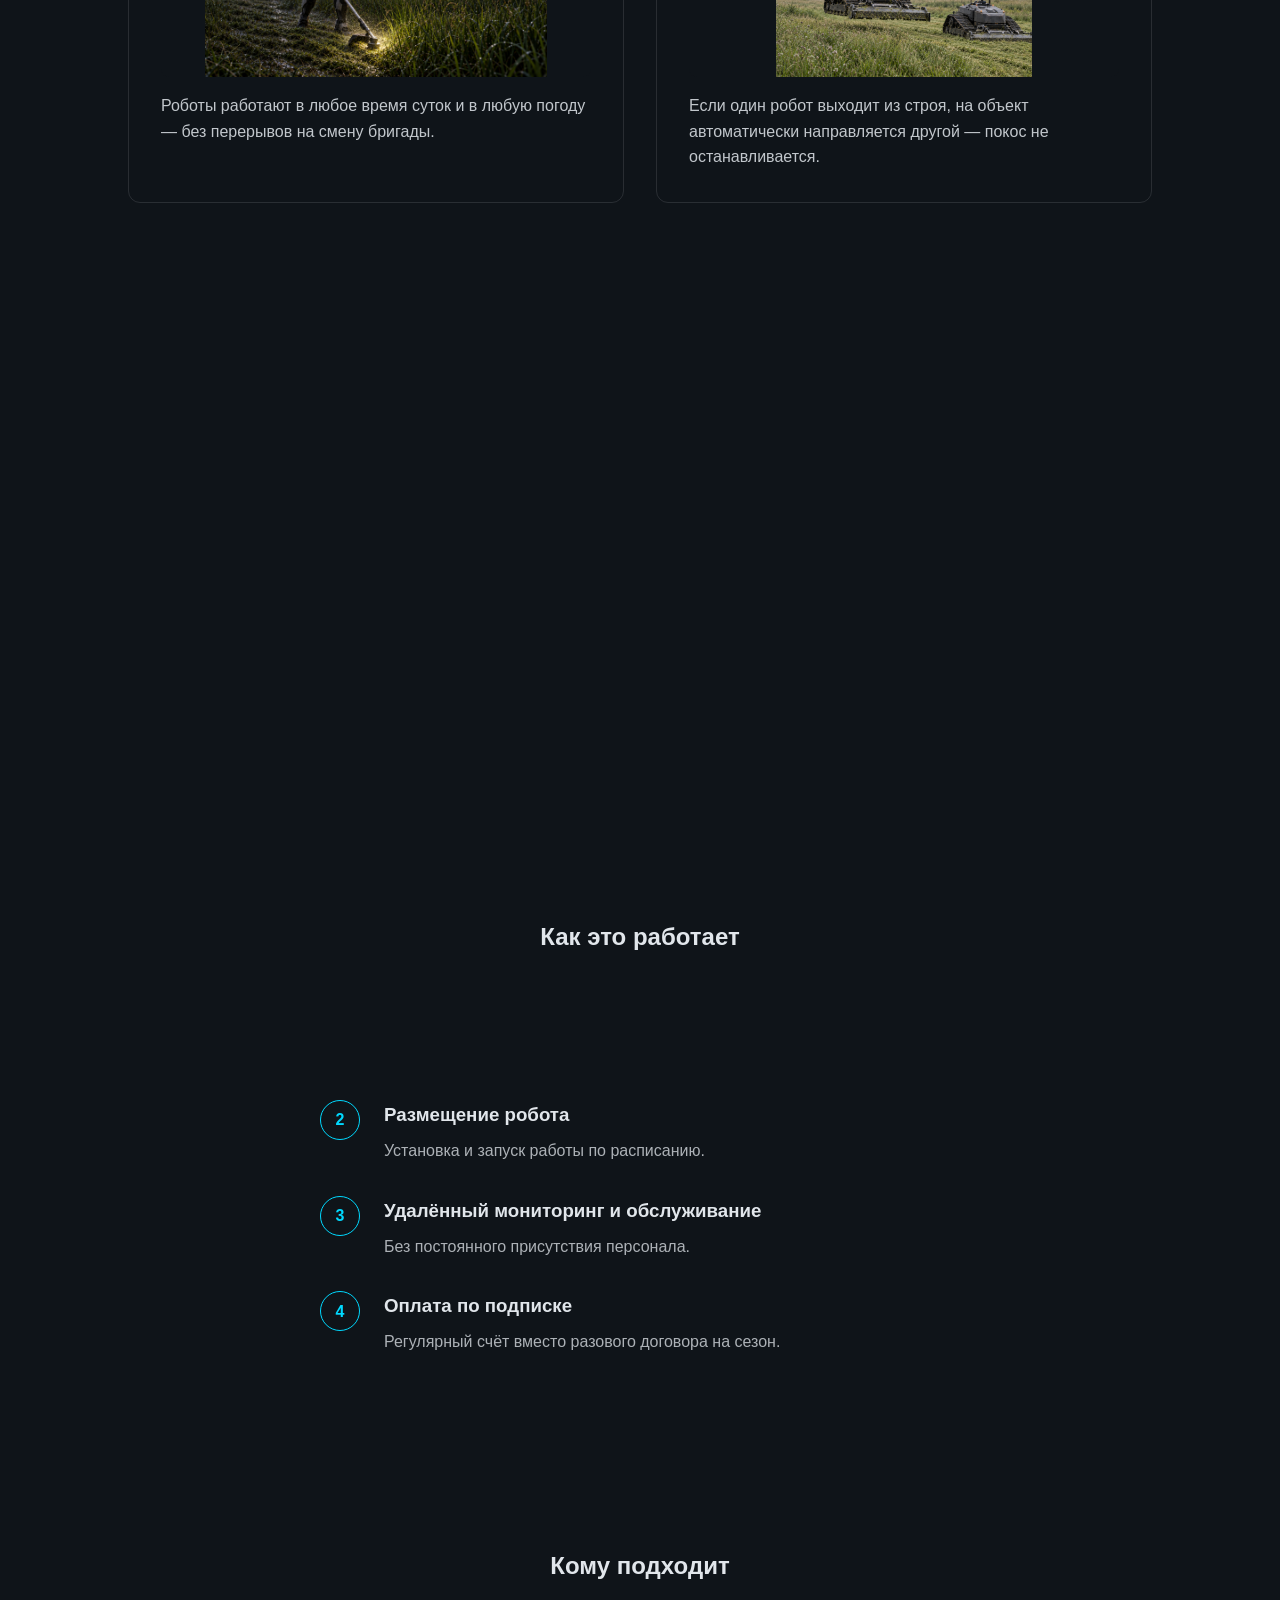
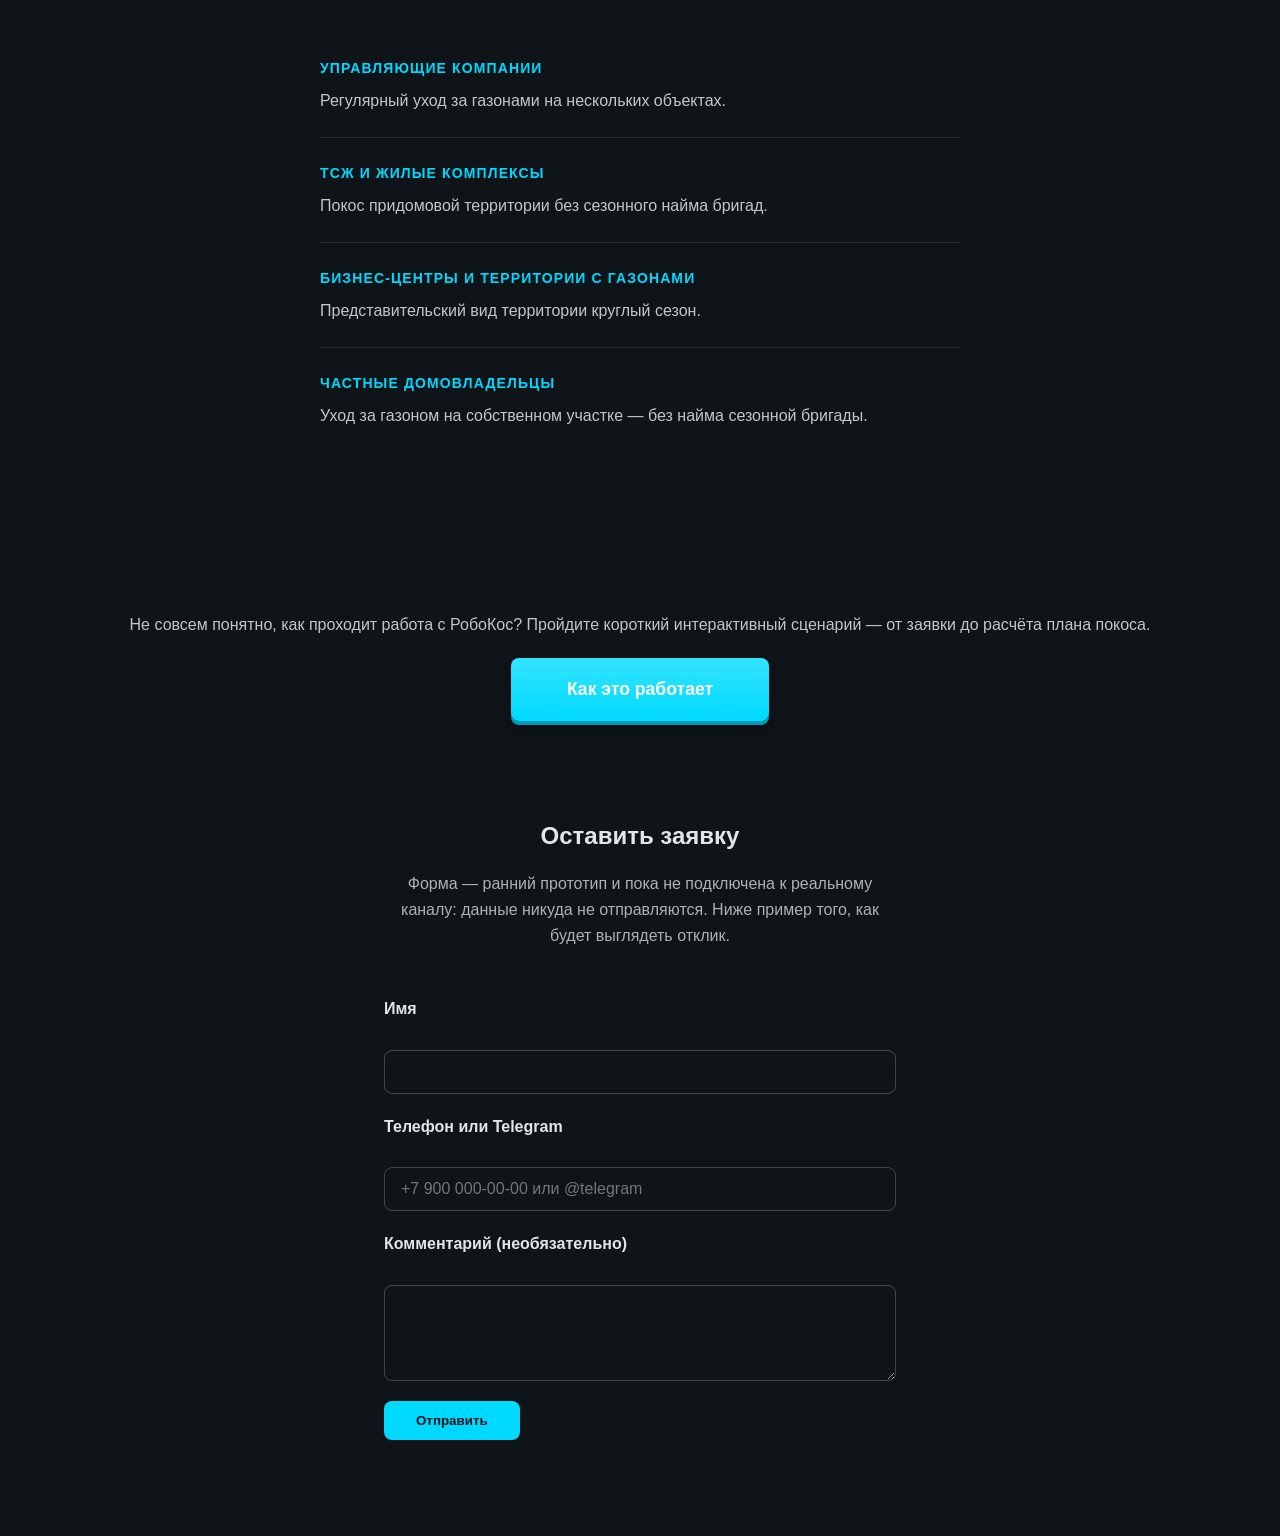
==== commit bba30d57: "Explain what the "Как это работает" link leads to Add a lead-in line above the button describing the" ====
--- a/index.html
+++ b/index.html
@@ -107,6 +107,7 @@
     </section>
 
     <div class="pre-form-cta">
+        <p class="pre-form-cta-text">Не совсем понятно, как проходит работа с РобоКос? Пройдите короткий интерактивный сценарий — от заявки до расчёта плана покоса.</p>
         <a class="btn btn-secondary" href="demo.html">Как это работает</a>
     </div>
 
--- a/styles.css
+++ b/styles.css
@@ -115,9 +115,17 @@
 
 .pre-form-cta {
     display: flex;
-    justify-content: center;
+    flex-direction: column;
+    align-items: center;
     padding: 0 2rem;
     margin-top: 4rem;
+}
+
+.pre-form-cta-text {
+    margin-bottom: 1.25rem;
+    color: var(--fg);
+    opacity: 0.85;
+    text-align: center;
 }
 
 .pre-form-cta .btn {
@@ -144,9 +152,37 @@
 }
 
 .btn-secondary {
-    background-color: var(--accent);
+    background: linear-gradient(180deg, #33e4ff, var(--accent));
     color: #ffffff;
-    border: 1px solid var(--accent);
+    border: none;
+    box-shadow: 0 4px 0 #0099b8, 0 8px 16px rgba(0, 0, 0, 0.35);
+    transition: transform 0.12s ease, box-shadow 0.12s ease;
+    animation: btn-invite 2.2s ease-in-out infinite;
+}
+
+.btn-secondary:hover {
+    opacity: 1;
+    animation-play-state: paused;
+    transform: translateY(-2px) scale(1.04);
+    box-shadow: 0 6px 0 #0099b8, 0 10px 20px rgba(0, 0, 0, 0.4);
+}
+
+.btn-secondary:active {
+    animation-play-state: paused;
+    transform: translateY(2px) scale(1);
+    box-shadow: 0 2px 0 #0099b8, 0 4px 8px rgba(0, 0, 0, 0.3);
+}
+
+@keyframes btn-invite {
+    0%, 100% {
+        transform: translateY(0) scale(1);
+        box-shadow: 0 4px 0 #0099b8, 0 8px 16px rgba(0, 0, 0, 0.35);
+    }
+
+    50% {
+        transform: translateY(-4px) scale(1.05);
+        box-shadow: 0 4px 0 #0099b8, 0 14px 30px rgba(0, 217, 255, 0.5);
+    }
 }
 
 .reveal {
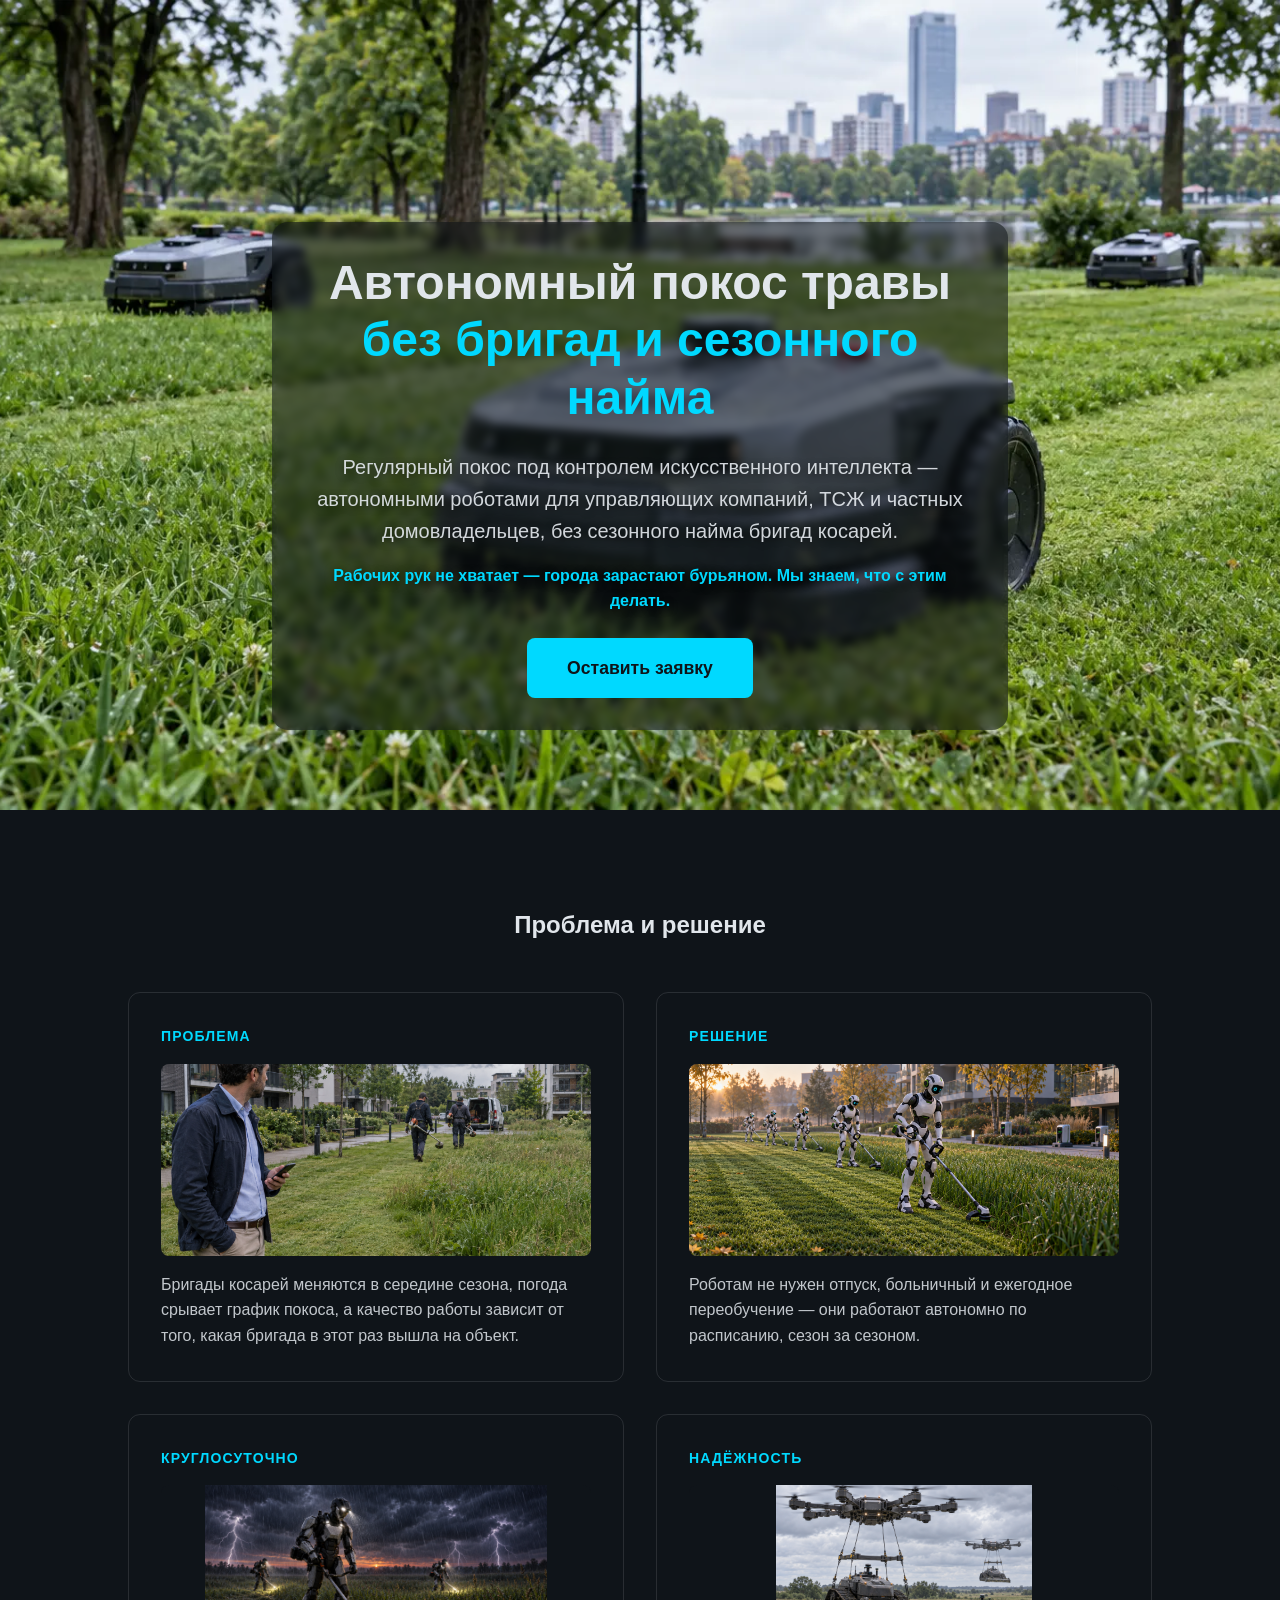
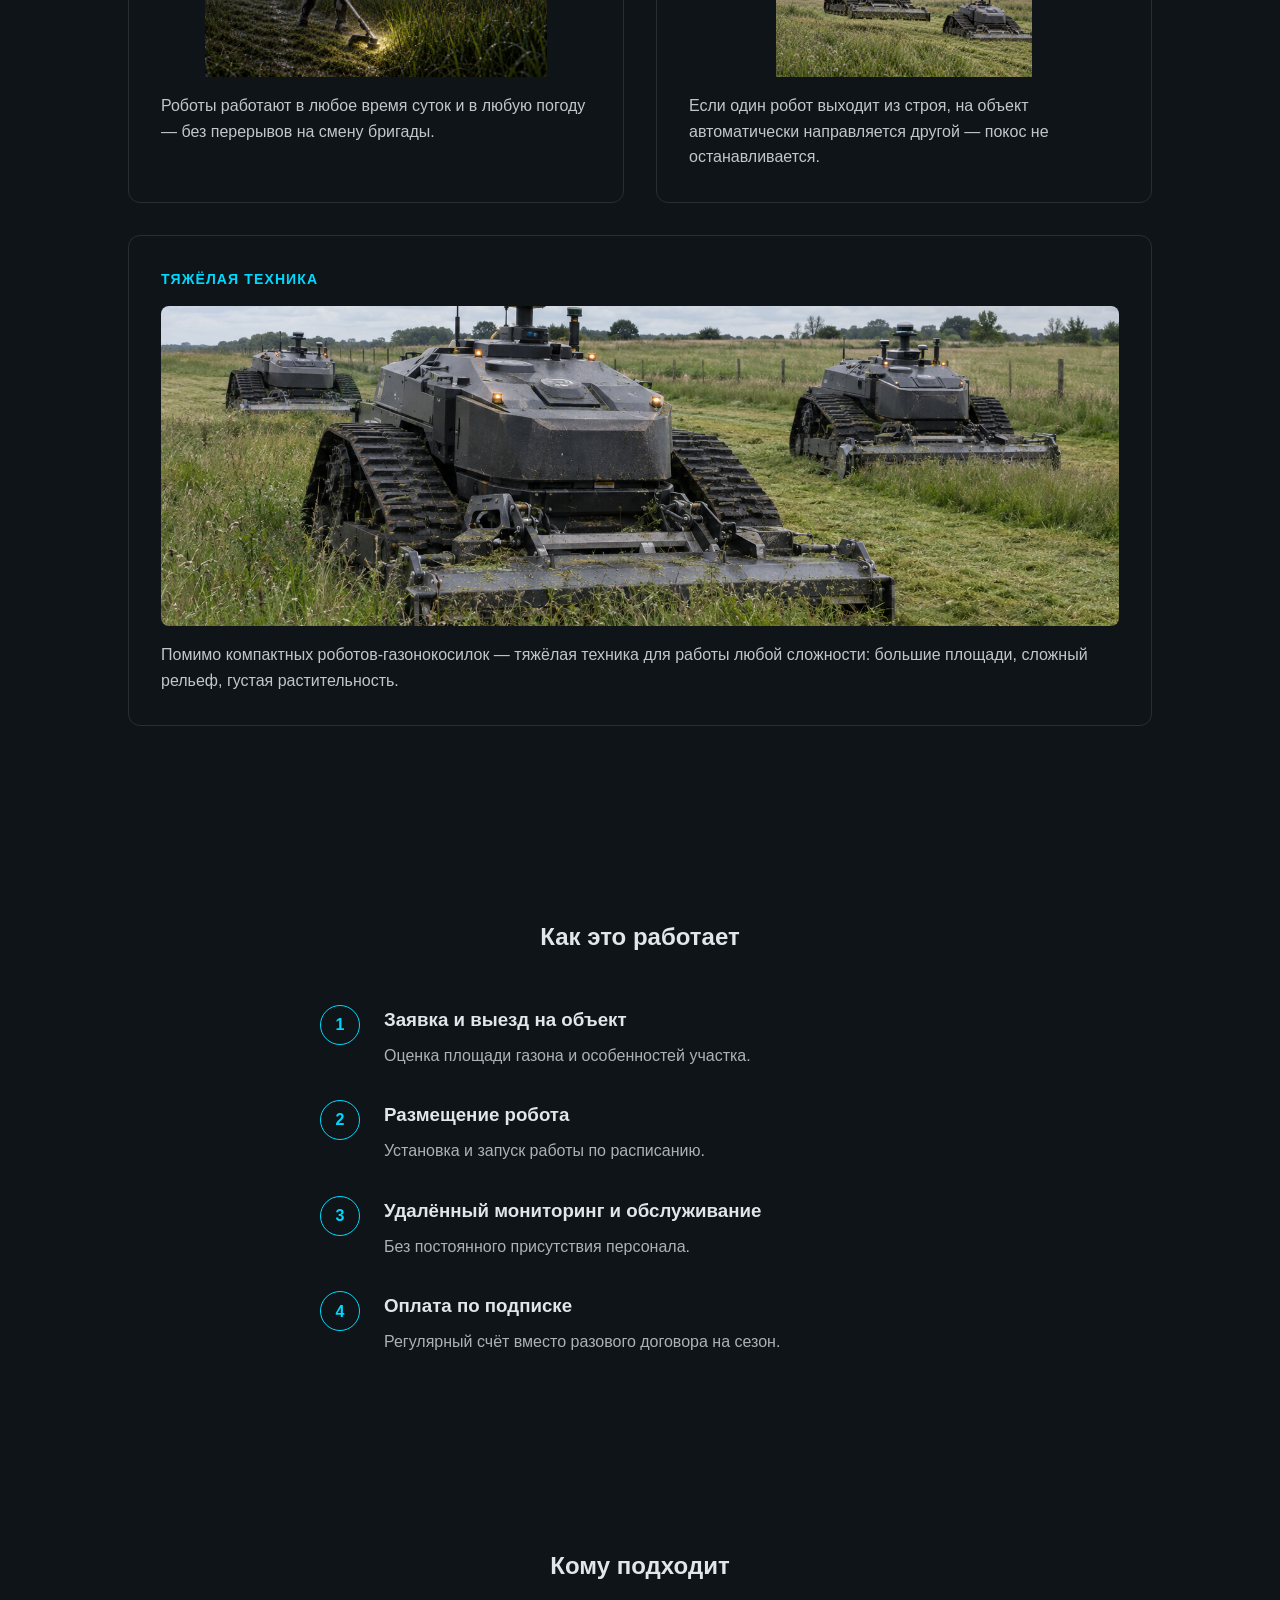
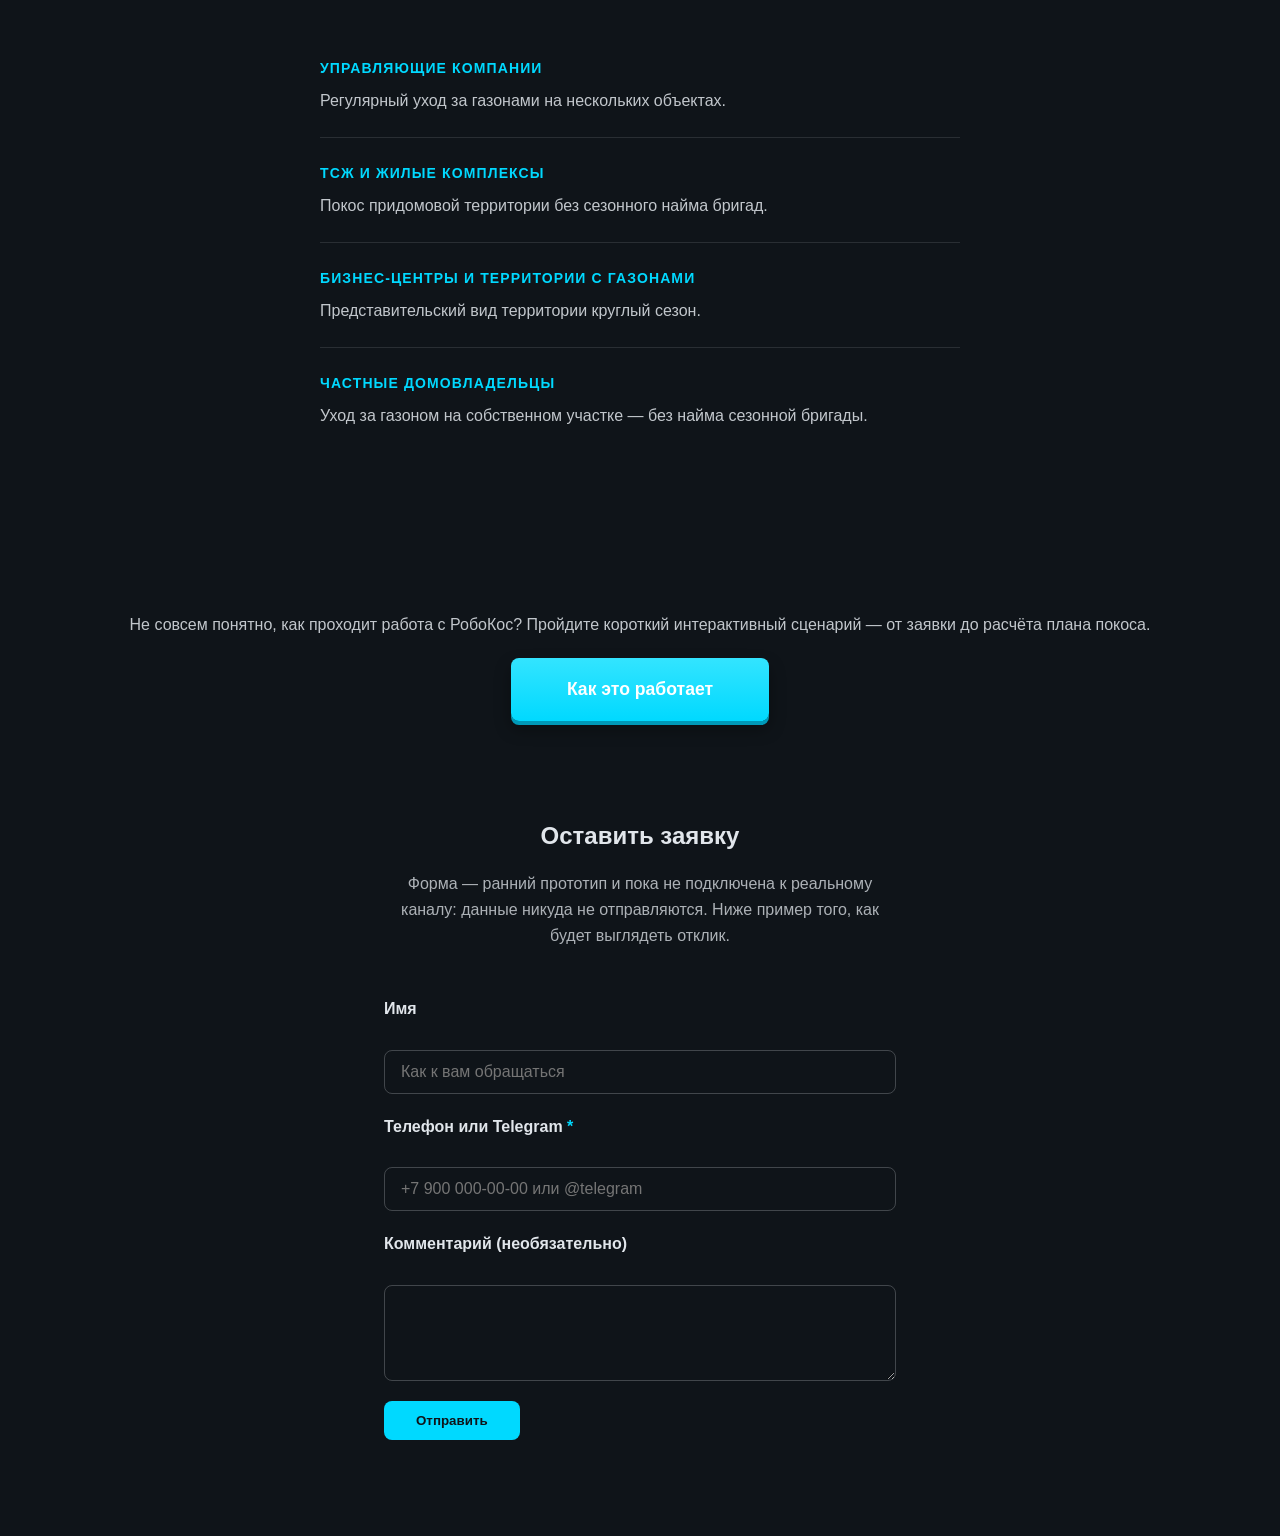
==== commit bc361126: "Require contact in request form, add hero CTA, lazy-load images, add meta tags Co-Authored-By: Claud" ====
--- a/index.html
+++ b/index.html
@@ -2,6 +2,8 @@
 <html lang="ru">
 <head>
     <meta charset="utf-8">
+    <meta name="description" content="РобоКос: автономные роботы-газонокосилки для управляющих компаний, ТСЖ и частных домовладельцев. Регулярный покос по подписке, без сезонного найма бригад.">
+    <meta name="theme-color" content="#0f1419">
     <meta name="viewport" content="width=device-width, initial-scale=1.0">
     <title>РобоКос — автоматизированный уход за газонами</title>
     <link rel="stylesheet" href="styles.css">
@@ -10,12 +12,13 @@
 <body>
     <section id="hero">
         <div class="hero-bg" aria-hidden="true">
-            <img class="hero-bg-img" src="images/hero-bg.webp" alt="">
+            <img class="hero-bg-img" src="images/hero-bg.webp" alt="" fetchpriority="high" decoding="async">
         </div>
         <div class="hero-content">
             <h1 class="hero-title">Автономный покос травы <span class="hero-accent">без бригад и сезонного найма</span></h1>
             <p class="hero-subtitle">Регулярный покос под контролем искусственного интеллекта — автономными роботами для управляющих компаний, ТСЖ и частных домовладельцев, без сезонного найма бригад косарей.</p>
             <p class="hero-crisis">Рабочих рук не хватает — города зарастают бурьяном. Мы знаем, что с этим делать.</p>
+            <a class="btn btn-primary hero-cta" href="#request-form">Оставить заявку</a>
         </div>
     </section>
 
@@ -24,27 +27,27 @@
         <div class="problem-solution-grid">
             <div class="problem-solution-block reveal">
                 <h3 class="label-eyebrow">Проблема</h3>
-                <div class="problem-solution-image-wrap"><img class="problem-solution-image" src="images/problem-crew.png" alt="Управляющий наблюдает за бригадой косарей, которая срывает график из-за непогоды"></div>
+                <div class="problem-solution-image-wrap"><img loading="lazy" decoding="async" class="problem-solution-image" src="images/problem-crew.png" alt="Управляющий наблюдает за бригадой косарей, которая срывает график из-за непогоды"></div>
                 <p>Бригады косарей меняются в середине сезона, погода срывает график покоса, а качество работы зависит от того, какая бригада в этот раз вышла на объект.</p>
             </div>
             <div class="problem-solution-block reveal">
                 <h3 class="label-eyebrow">Решение</h3>
-                <div class="problem-solution-image-wrap"><img class="problem-solution-image" src="images/solution-robots.png" alt="Роботы-газонокосилки работают на территории жилого комплекса"></div>
+                <div class="problem-solution-image-wrap"><img loading="lazy" decoding="async" class="problem-solution-image" src="images/solution-robots.png" alt="Роботы-газонокосилки работают на территории жилого комплекса"></div>
                 <p>Роботам не нужен отпуск, больничный и ежегодное переобучение — они работают автономно по расписанию, сезон за сезоном.</p>
             </div>
             <div class="problem-solution-block reveal">
                 <h3 class="label-eyebrow">Круглосуточно</h3>
-                <div class="problem-solution-image-wrap"><img class="problem-solution-image problem-solution-image-contain" src="images/allweather.png" alt="Роботы-газонокосилки работают ночью, в дождь и грозу"></div>
+                <div class="problem-solution-image-wrap"><img loading="lazy" decoding="async" class="problem-solution-image problem-solution-image-contain" src="images/allweather.png" alt="Роботы-газонокосилки работают ночью, в дождь и грозу"></div>
                 <p>Роботы работают в любое время суток и в любую погоду — без перерывов на смену бригады.</p>
             </div>
             <div class="problem-solution-block reveal">
                 <h3 class="label-eyebrow">Надёжность</h3>
-                <div class="problem-solution-image-wrap"><img class="problem-solution-image problem-solution-image-contain" src="images/reliability-delivery.png" alt="Дроны доставляют гусеничных роботов-косилок на объект"></div>
+                <div class="problem-solution-image-wrap"><img loading="lazy" decoding="async" class="problem-solution-image problem-solution-image-contain" src="images/reliability-delivery.png" alt="Дроны доставляют гусеничных роботов-косилок на объект"></div>
                 <p>Если один робот выходит из строя, на объект автоматически направляется другой — покос не останавливается.</p>
             </div>
             <div class="problem-solution-block problem-solution-block-wide reveal">
                 <h3 class="label-eyebrow">Тяжёлая техника</h3>
-                <div class="problem-solution-image-wrap"><img class="problem-solution-image problem-solution-image-tall" src="images/heavy-equipment.png" alt="Гусеничные роботы для тяжёлых покосных работ на большой территории"></div>
+                <div class="problem-solution-image-wrap"><img loading="lazy" decoding="async" class="problem-solution-image problem-solution-image-tall" src="images/heavy-equipment.png" alt="Гусеничные роботы для тяжёлых покосных работ на большой территории"></div>
                 <p>Помимо компактных роботов-газонокосилок — тяжёлая техника для работы любой сложности: большие площади, сложный рельеф, густая растительность.</p>
             </div>
         </div>
@@ -116,10 +119,11 @@
         <p class="request-form-intro">Форма — ранний прототип и пока не подключена к реальному каналу: данные никуда не отправляются. Ниже пример того, как будет выглядеть отклик.</p>
         <form id="request-form-form">
             <label for="request-name">Имя</label>
-            <input type="text" id="request-name" name="request-name">
+            <input type="text" id="request-name" name="request-name" autocomplete="name" placeholder="Как к вам обращаться">
 
-            <label for="request-contact">Телефон или Telegram</label>
-            <input type="text" id="request-contact" name="request-contact" placeholder="+7 900 000-00-00 или @telegram">
+            <label for="request-contact">Телефон или Telegram <span class="required-mark" aria-hidden="true">*</span></label>
+            <input type="text" id="request-contact" name="request-contact" required aria-describedby="request-contact-error" autocomplete="tel" placeholder="+7 900 000-00-00 или @telegram">
+            <p id="request-contact-error" class="field-error" role="alert" hidden>Укажите телефон или Telegram, чтобы мы могли связаться.</p>
 
             <label for="request-comment">Комментарий (необязательно)</label>
             <textarea id="request-comment" name="request-comment"></textarea>
--- a/styles.css
+++ b/styles.css
@@ -466,3 +466,18 @@
         padding: 3rem 1.25rem;
     }
 }
+
+.hero-cta {
+    margin-top: 1.5rem;
+    padding: 1rem 2.5rem;
+    font-size: 1.1rem;
+}
+
+.required-mark {
+    color: var(--accent);
+}
+
+.field-error {
+    margin-top: -0.75rem;
+    color: #ff8a8a;
+}
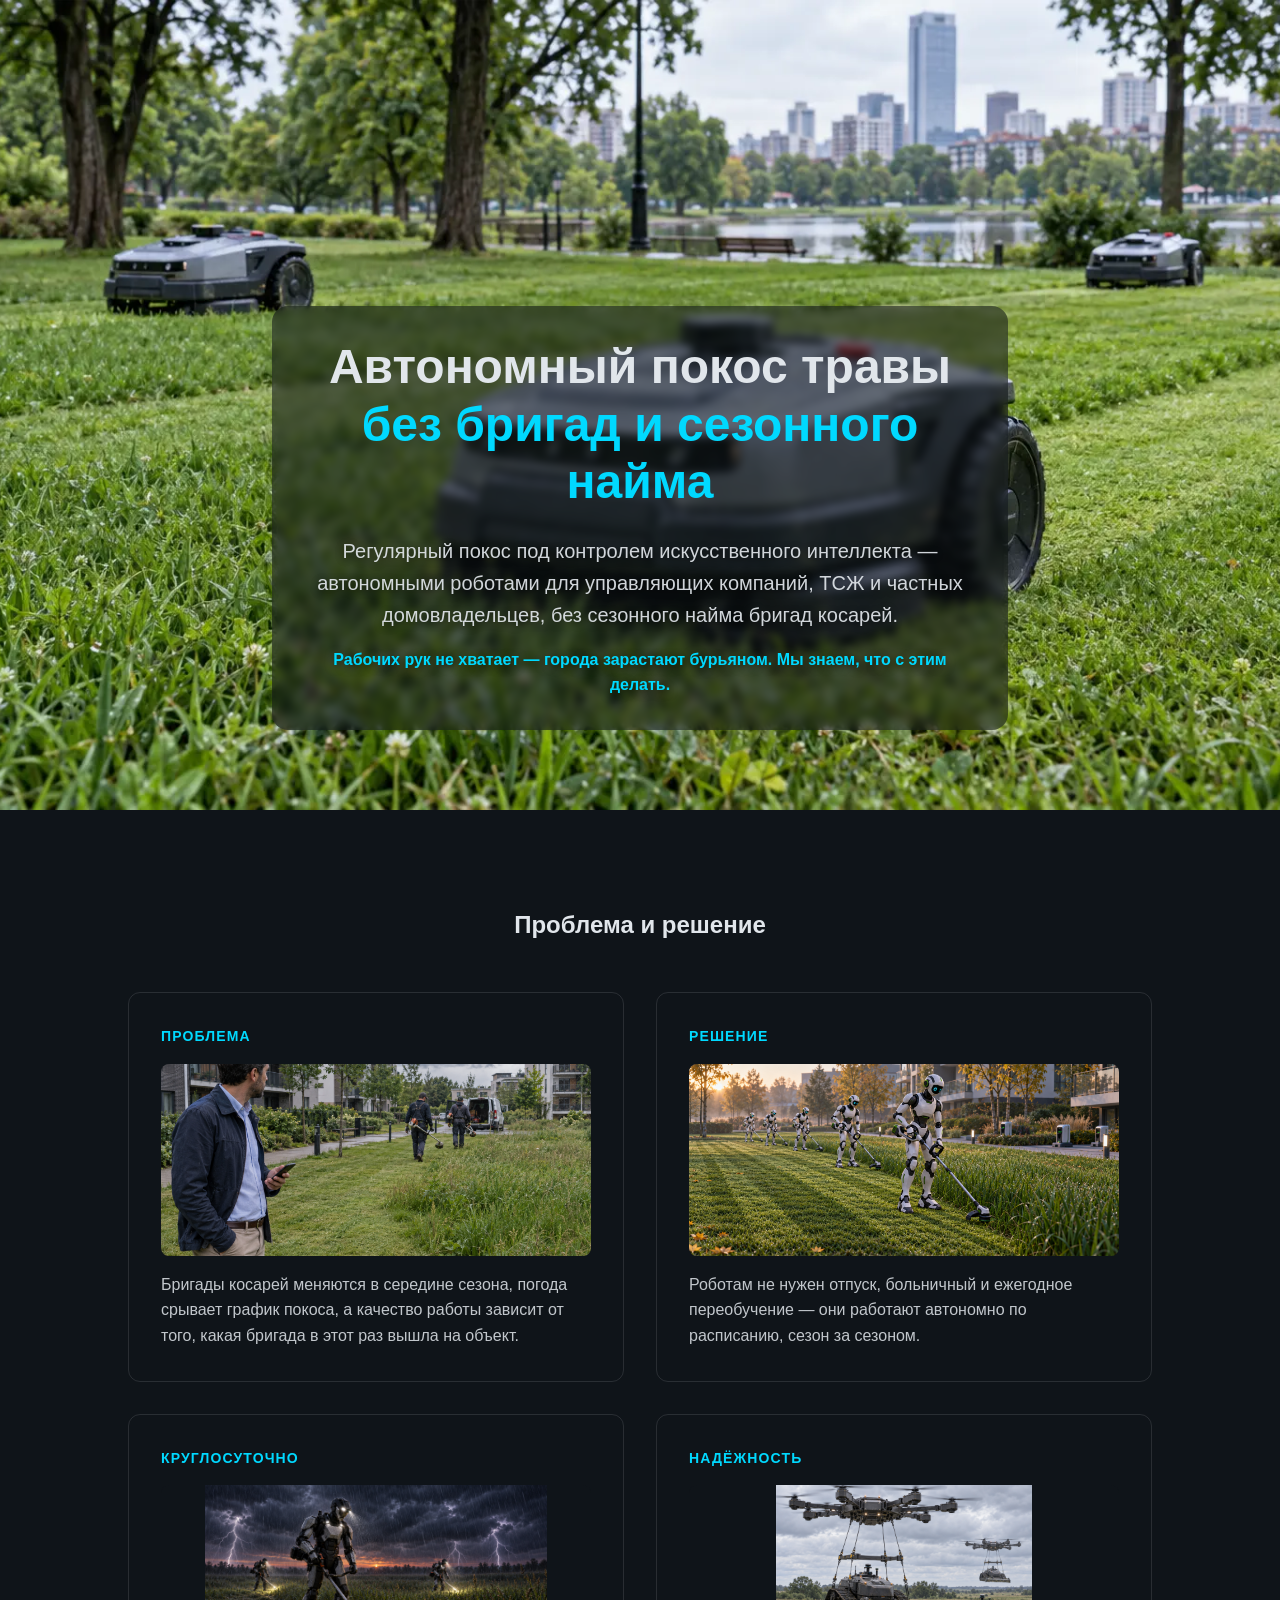
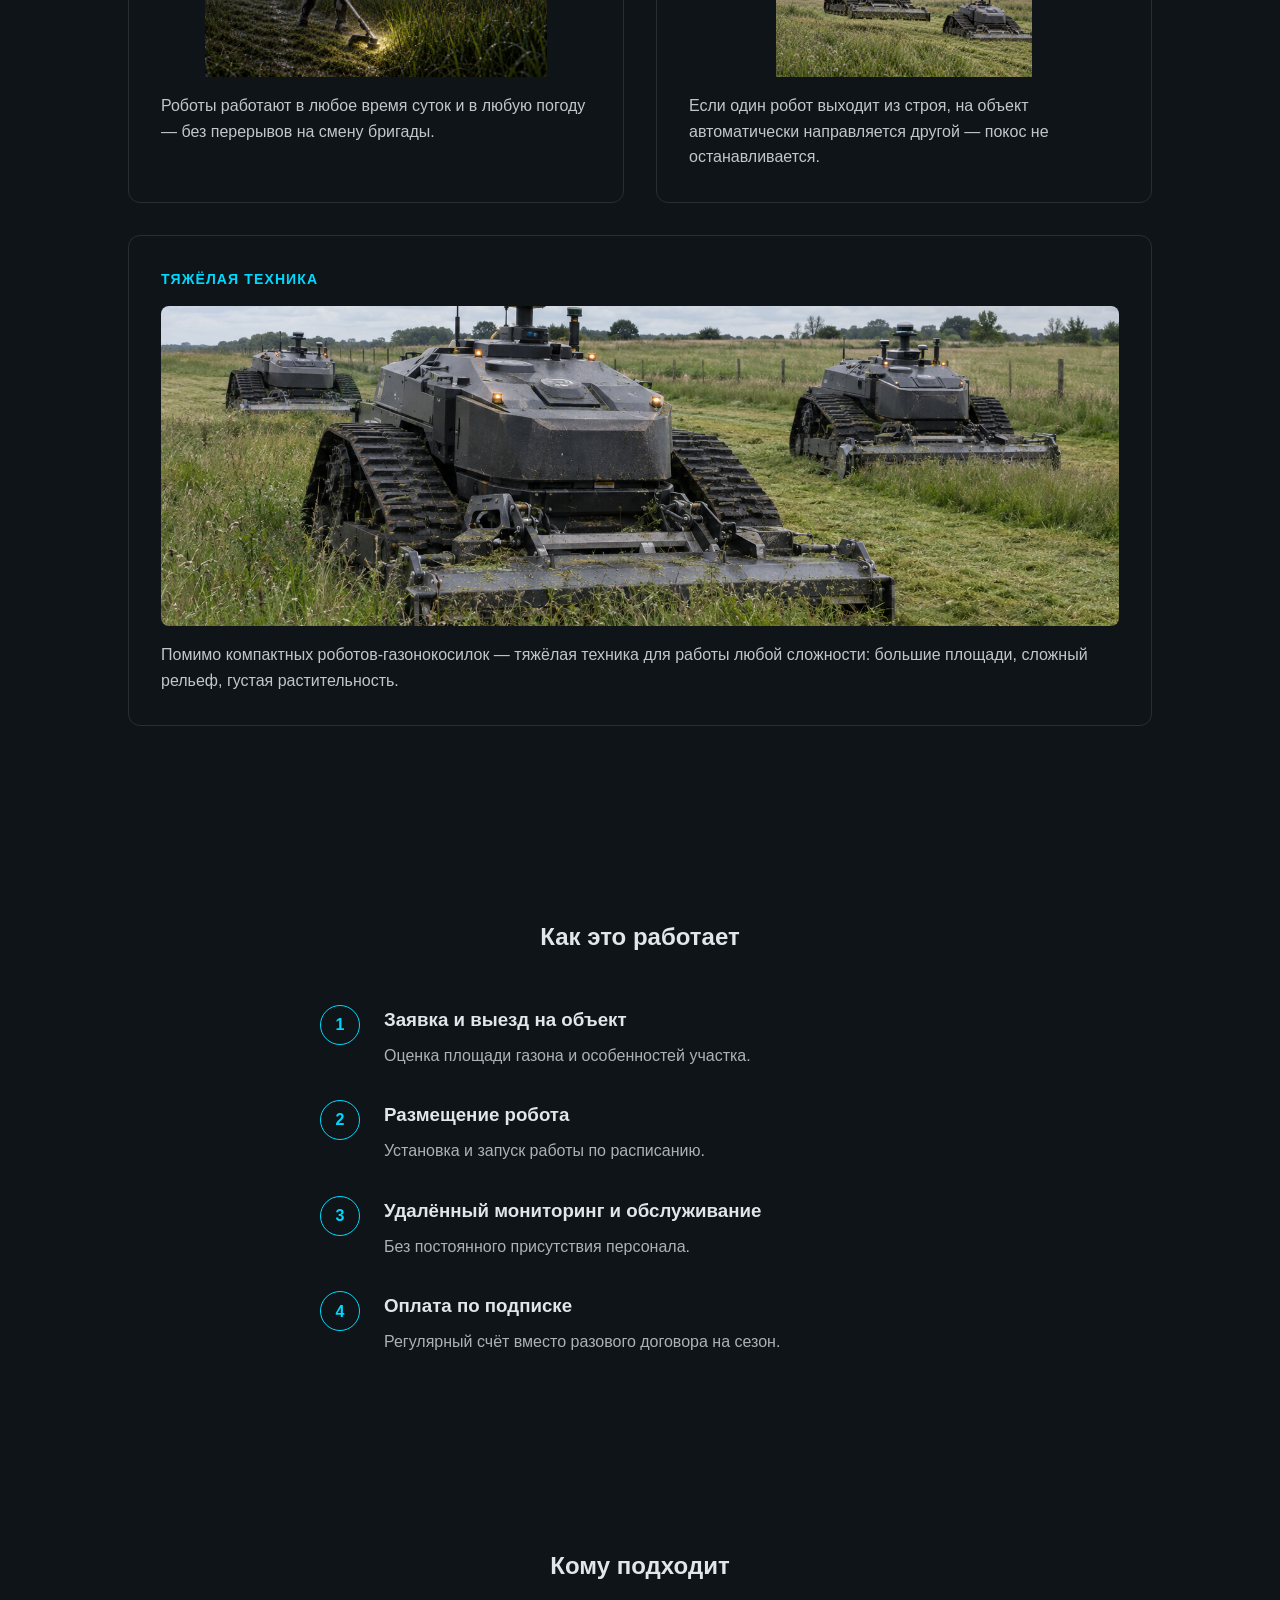
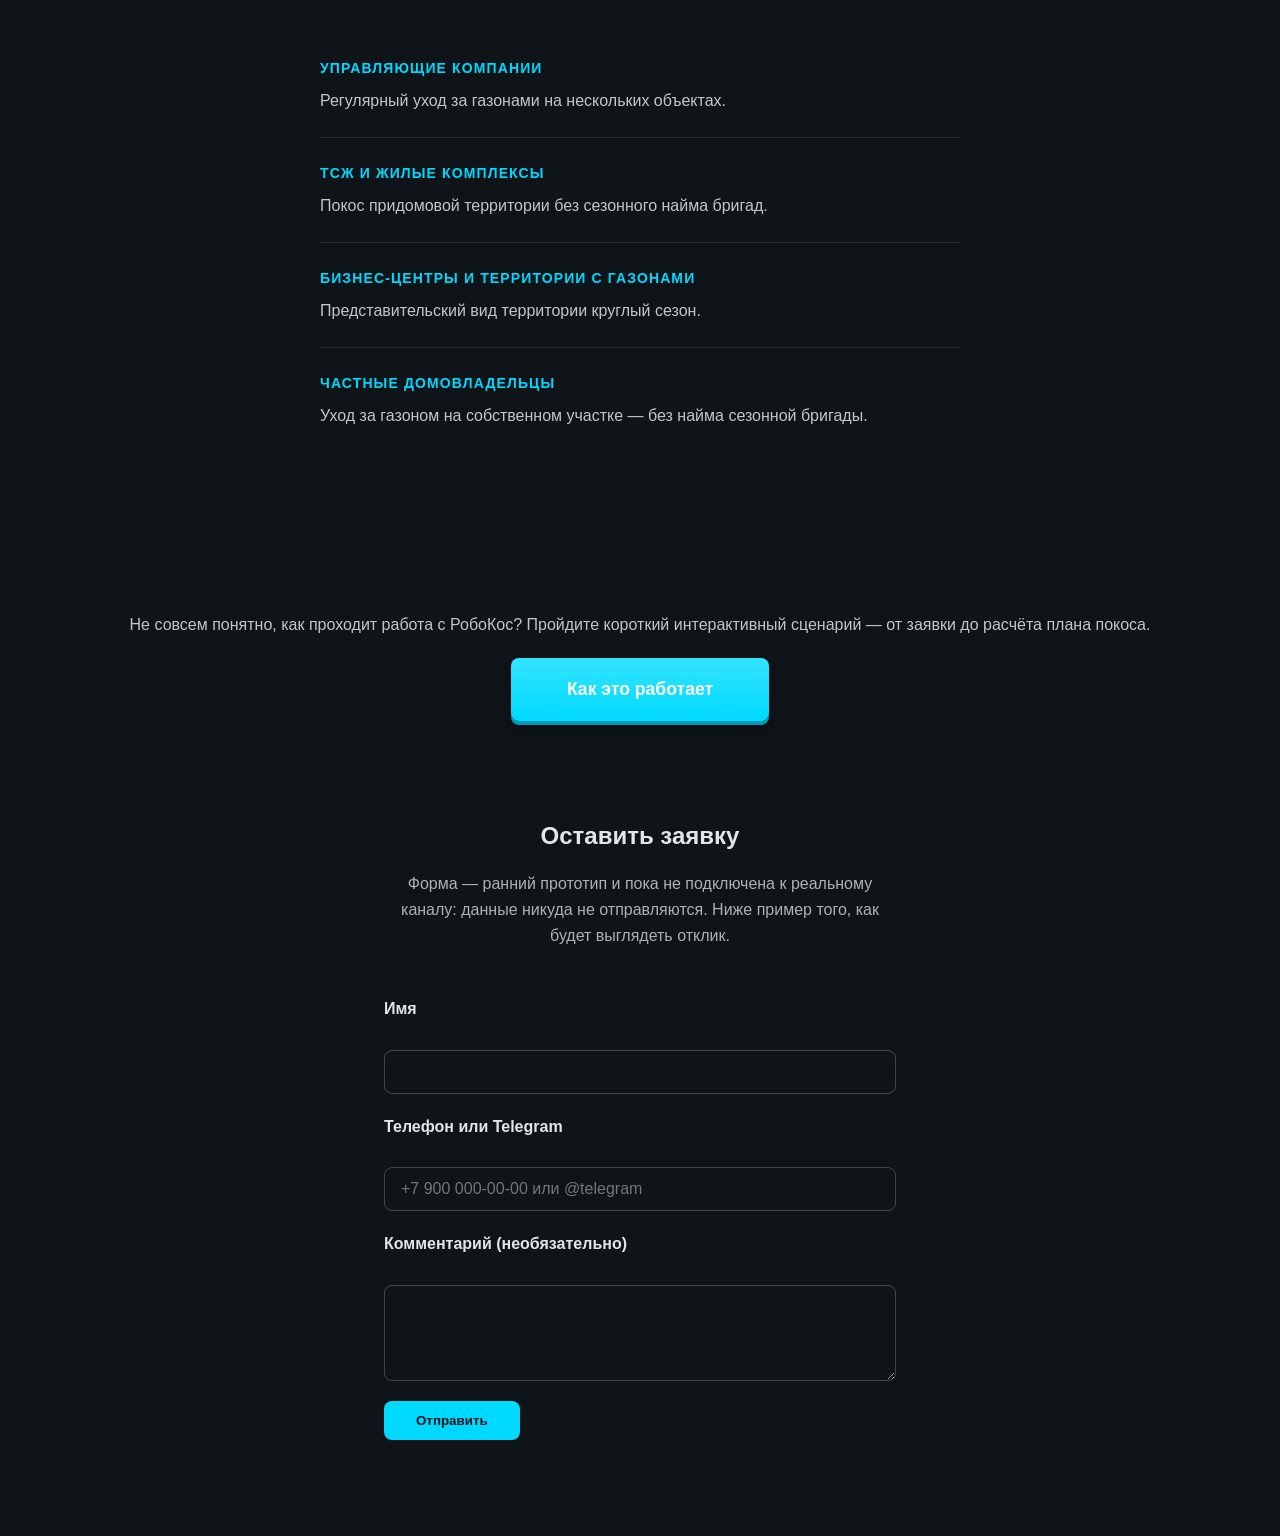
==== commit c8d5e588: "Revert "Require contact in request form, add hero CTA, lazy-load images, add meta tags" Co-Authored-" ====
--- a/index.html
+++ b/index.html
@@ -2,8 +2,6 @@
 <html lang="ru">
 <head>
     <meta charset="utf-8">
-    <meta name="description" content="РобоКос: автономные роботы-газонокосилки для управляющих компаний, ТСЖ и частных домовладельцев. Регулярный покос по подписке, без сезонного найма бригад.">
-    <meta name="theme-color" content="#0f1419">
     <meta name="viewport" content="width=device-width, initial-scale=1.0">
     <title>РобоКос — автоматизированный уход за газонами</title>
     <link rel="stylesheet" href="styles.css">
@@ -12,13 +10,12 @@
 <body>
     <section id="hero">
         <div class="hero-bg" aria-hidden="true">
-            <img class="hero-bg-img" src="images/hero-bg.webp" alt="" fetchpriority="high" decoding="async">
+            <img class="hero-bg-img" src="images/hero-bg.webp" alt="">
         </div>
         <div class="hero-content">
             <h1 class="hero-title">Автономный покос травы <span class="hero-accent">без бригад и сезонного найма</span></h1>
             <p class="hero-subtitle">Регулярный покос под контролем искусственного интеллекта — автономными роботами для управляющих компаний, ТСЖ и частных домовладельцев, без сезонного найма бригад косарей.</p>
             <p class="hero-crisis">Рабочих рук не хватает — города зарастают бурьяном. Мы знаем, что с этим делать.</p>
-            <a class="btn btn-primary hero-cta" href="#request-form">Оставить заявку</a>
         </div>
     </section>
 
@@ -27,27 +24,27 @@
         <div class="problem-solution-grid">
             <div class="problem-solution-block reveal">
                 <h3 class="label-eyebrow">Проблема</h3>
-                <div class="problem-solution-image-wrap"><img loading="lazy" decoding="async" class="problem-solution-image" src="images/problem-crew.png" alt="Управляющий наблюдает за бригадой косарей, которая срывает график из-за непогоды"></div>
+                <div class="problem-solution-image-wrap"><img class="problem-solution-image" src="images/problem-crew.png" alt="Управляющий наблюдает за бригадой косарей, которая срывает график из-за непогоды"></div>
                 <p>Бригады косарей меняются в середине сезона, погода срывает график покоса, а качество работы зависит от того, какая бригада в этот раз вышла на объект.</p>
             </div>
             <div class="problem-solution-block reveal">
                 <h3 class="label-eyebrow">Решение</h3>
-                <div class="problem-solution-image-wrap"><img loading="lazy" decoding="async" class="problem-solution-image" src="images/solution-robots.png" alt="Роботы-газонокосилки работают на территории жилого комплекса"></div>
+                <div class="problem-solution-image-wrap"><img class="problem-solution-image" src="images/solution-robots.png" alt="Роботы-газонокосилки работают на территории жилого комплекса"></div>
                 <p>Роботам не нужен отпуск, больничный и ежегодное переобучение — они работают автономно по расписанию, сезон за сезоном.</p>
             </div>
             <div class="problem-solution-block reveal">
                 <h3 class="label-eyebrow">Круглосуточно</h3>
-                <div class="problem-solution-image-wrap"><img loading="lazy" decoding="async" class="problem-solution-image problem-solution-image-contain" src="images/allweather.png" alt="Роботы-газонокосилки работают ночью, в дождь и грозу"></div>
+                <div class="problem-solution-image-wrap"><img class="problem-solution-image problem-solution-image-contain" src="images/allweather.png" alt="Роботы-газонокосилки работают ночью, в дождь и грозу"></div>
                 <p>Роботы работают в любое время суток и в любую погоду — без перерывов на смену бригады.</p>
             </div>
             <div class="problem-solution-block reveal">
                 <h3 class="label-eyebrow">Надёжность</h3>
-                <div class="problem-solution-image-wrap"><img loading="lazy" decoding="async" class="problem-solution-image problem-solution-image-contain" src="images/reliability-delivery.png" alt="Дроны доставляют гусеничных роботов-косилок на объект"></div>
+                <div class="problem-solution-image-wrap"><img class="problem-solution-image problem-solution-image-contain" src="images/reliability-delivery.png" alt="Дроны доставляют гусеничных роботов-косилок на объект"></div>
                 <p>Если один робот выходит из строя, на объект автоматически направляется другой — покос не останавливается.</p>
             </div>
             <div class="problem-solution-block problem-solution-block-wide reveal">
                 <h3 class="label-eyebrow">Тяжёлая техника</h3>
-                <div class="problem-solution-image-wrap"><img loading="lazy" decoding="async" class="problem-solution-image problem-solution-image-tall" src="images/heavy-equipment.png" alt="Гусеничные роботы для тяжёлых покосных работ на большой территории"></div>
+                <div class="problem-solution-image-wrap"><img class="problem-solution-image problem-solution-image-tall" src="images/heavy-equipment.png" alt="Гусеничные роботы для тяжёлых покосных работ на большой территории"></div>
                 <p>Помимо компактных роботов-газонокосилок — тяжёлая техника для работы любой сложности: большие площади, сложный рельеф, густая растительность.</p>
             </div>
         </div>
@@ -119,11 +116,10 @@
         <p class="request-form-intro">Форма — ранний прототип и пока не подключена к реальному каналу: данные никуда не отправляются. Ниже пример того, как будет выглядеть отклик.</p>
         <form id="request-form-form">
             <label for="request-name">Имя</label>
-            <input type="text" id="request-name" name="request-name" autocomplete="name" placeholder="Как к вам обращаться">
+            <input type="text" id="request-name" name="request-name">
 
-            <label for="request-contact">Телефон или Telegram <span class="required-mark" aria-hidden="true">*</span></label>
-            <input type="text" id="request-contact" name="request-contact" required aria-describedby="request-contact-error" autocomplete="tel" placeholder="+7 900 000-00-00 или @telegram">
-            <p id="request-contact-error" class="field-error" role="alert" hidden>Укажите телефон или Telegram, чтобы мы могли связаться.</p>
+            <label for="request-contact">Телефон или Telegram</label>
+            <input type="text" id="request-contact" name="request-contact" placeholder="+7 900 000-00-00 или @telegram">
 
             <label for="request-comment">Комментарий (необязательно)</label>
             <textarea id="request-comment" name="request-comment"></textarea>
--- a/styles.css
+++ b/styles.css
@@ -466,18 +466,3 @@
         padding: 3rem 1.25rem;
     }
 }
-
-.hero-cta {
-    margin-top: 1.5rem;
-    padding: 1rem 2.5rem;
-    font-size: 1.1rem;
-}
-
-.required-mark {
-    color: var(--accent);
-}
-
-.field-error {
-    margin-top: -0.75rem;
-    color: #ff8a8a;
-}
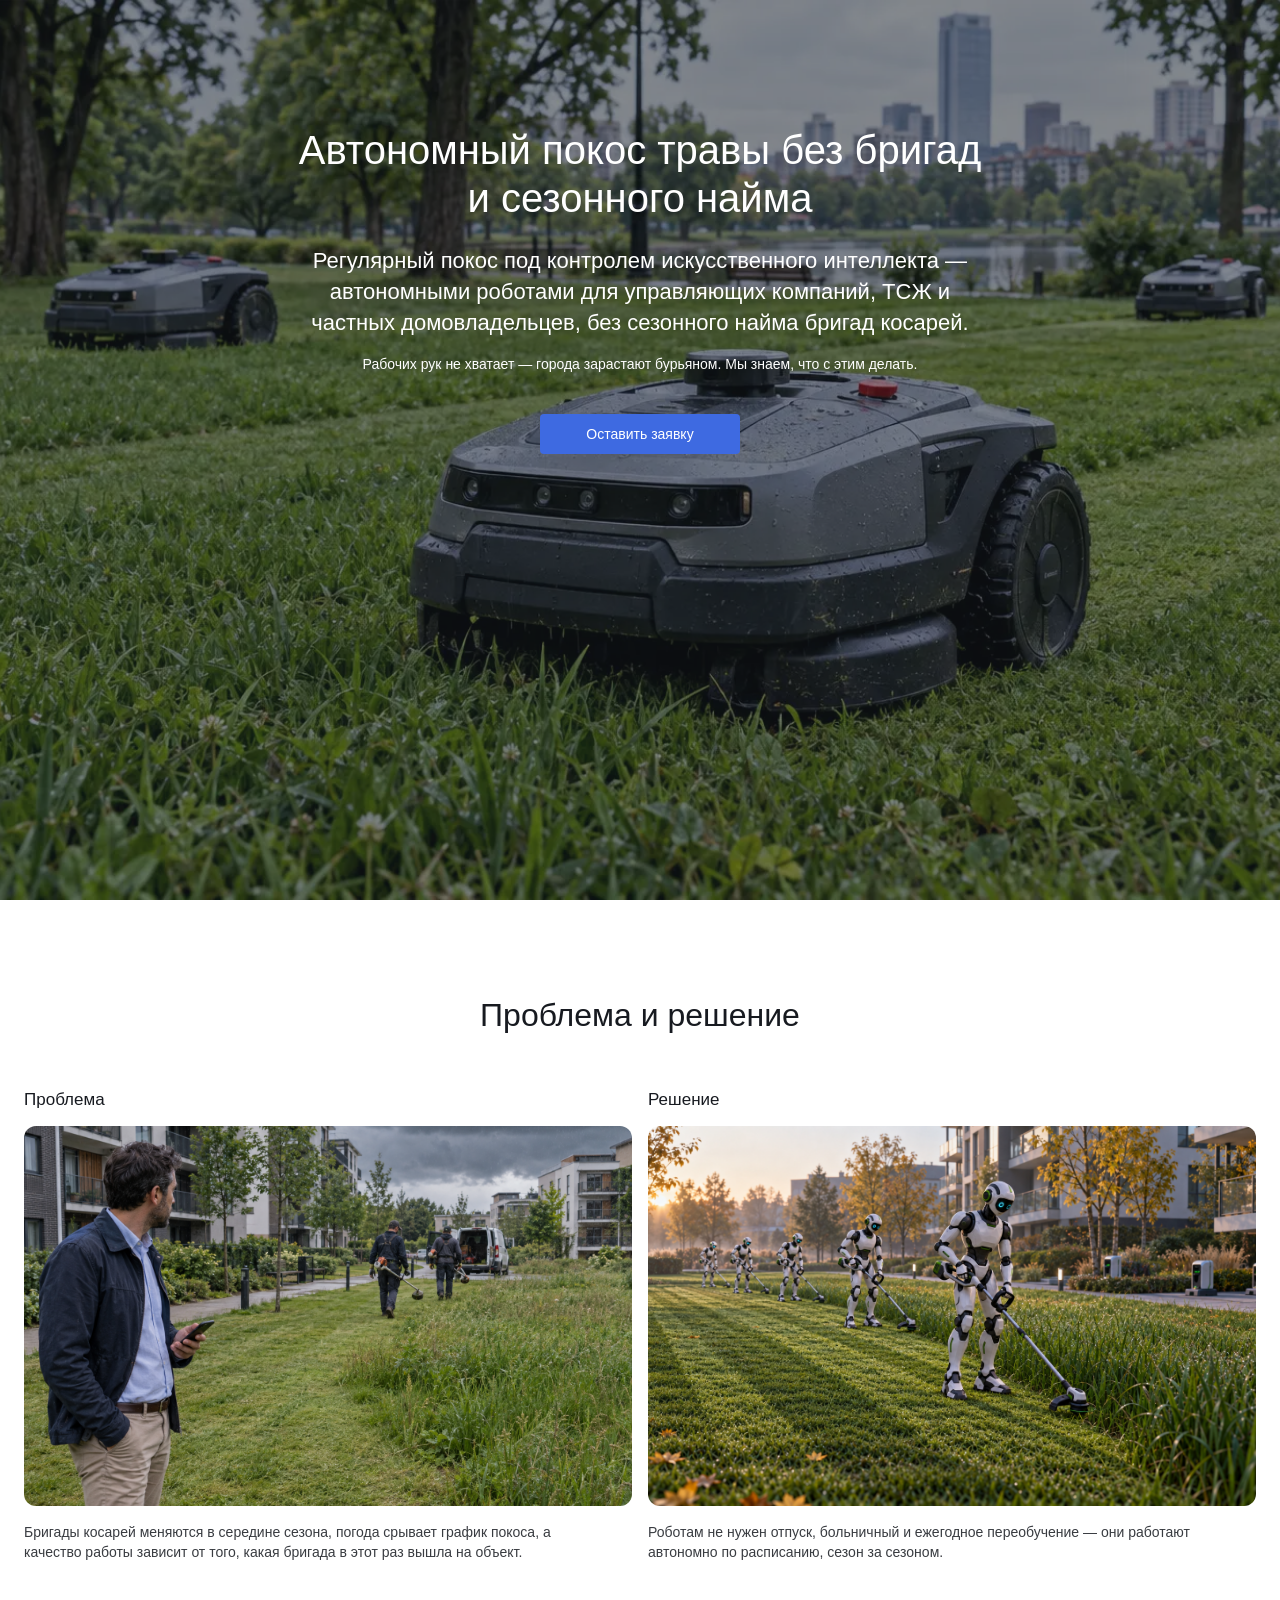
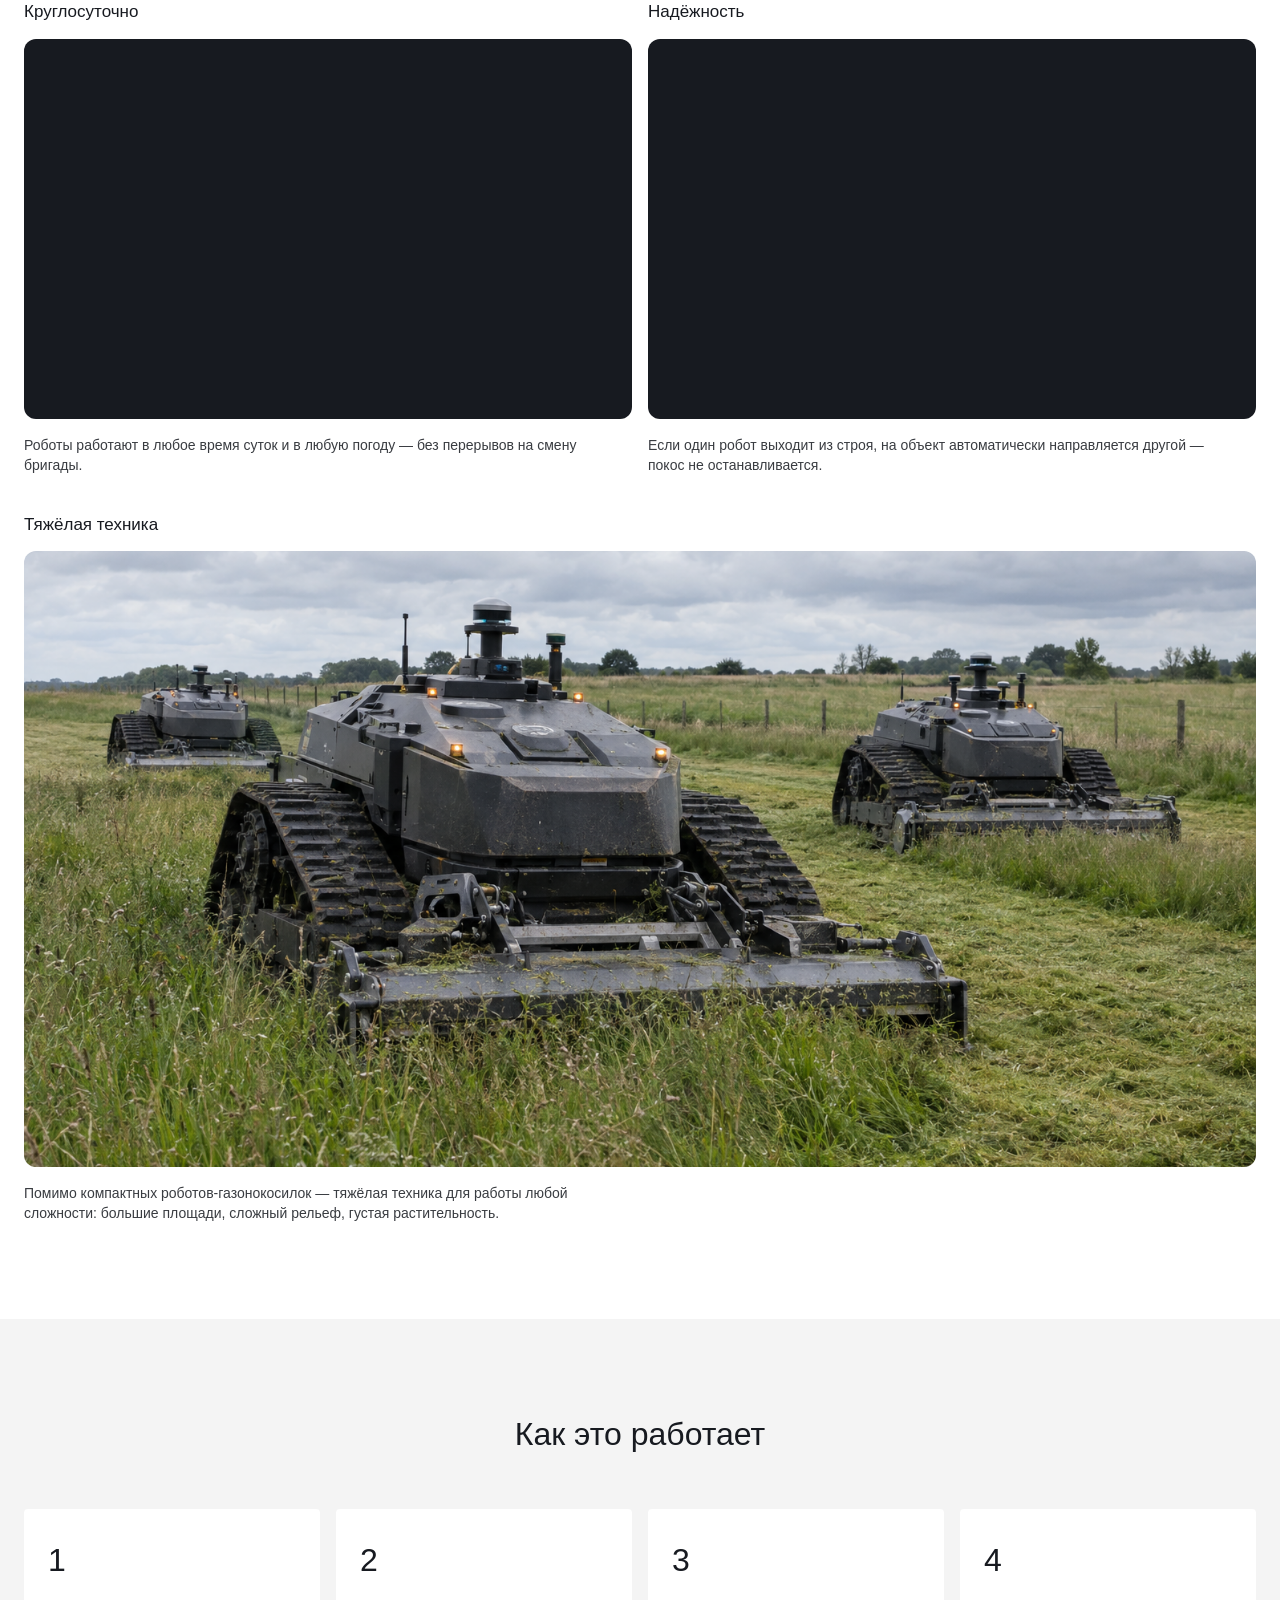
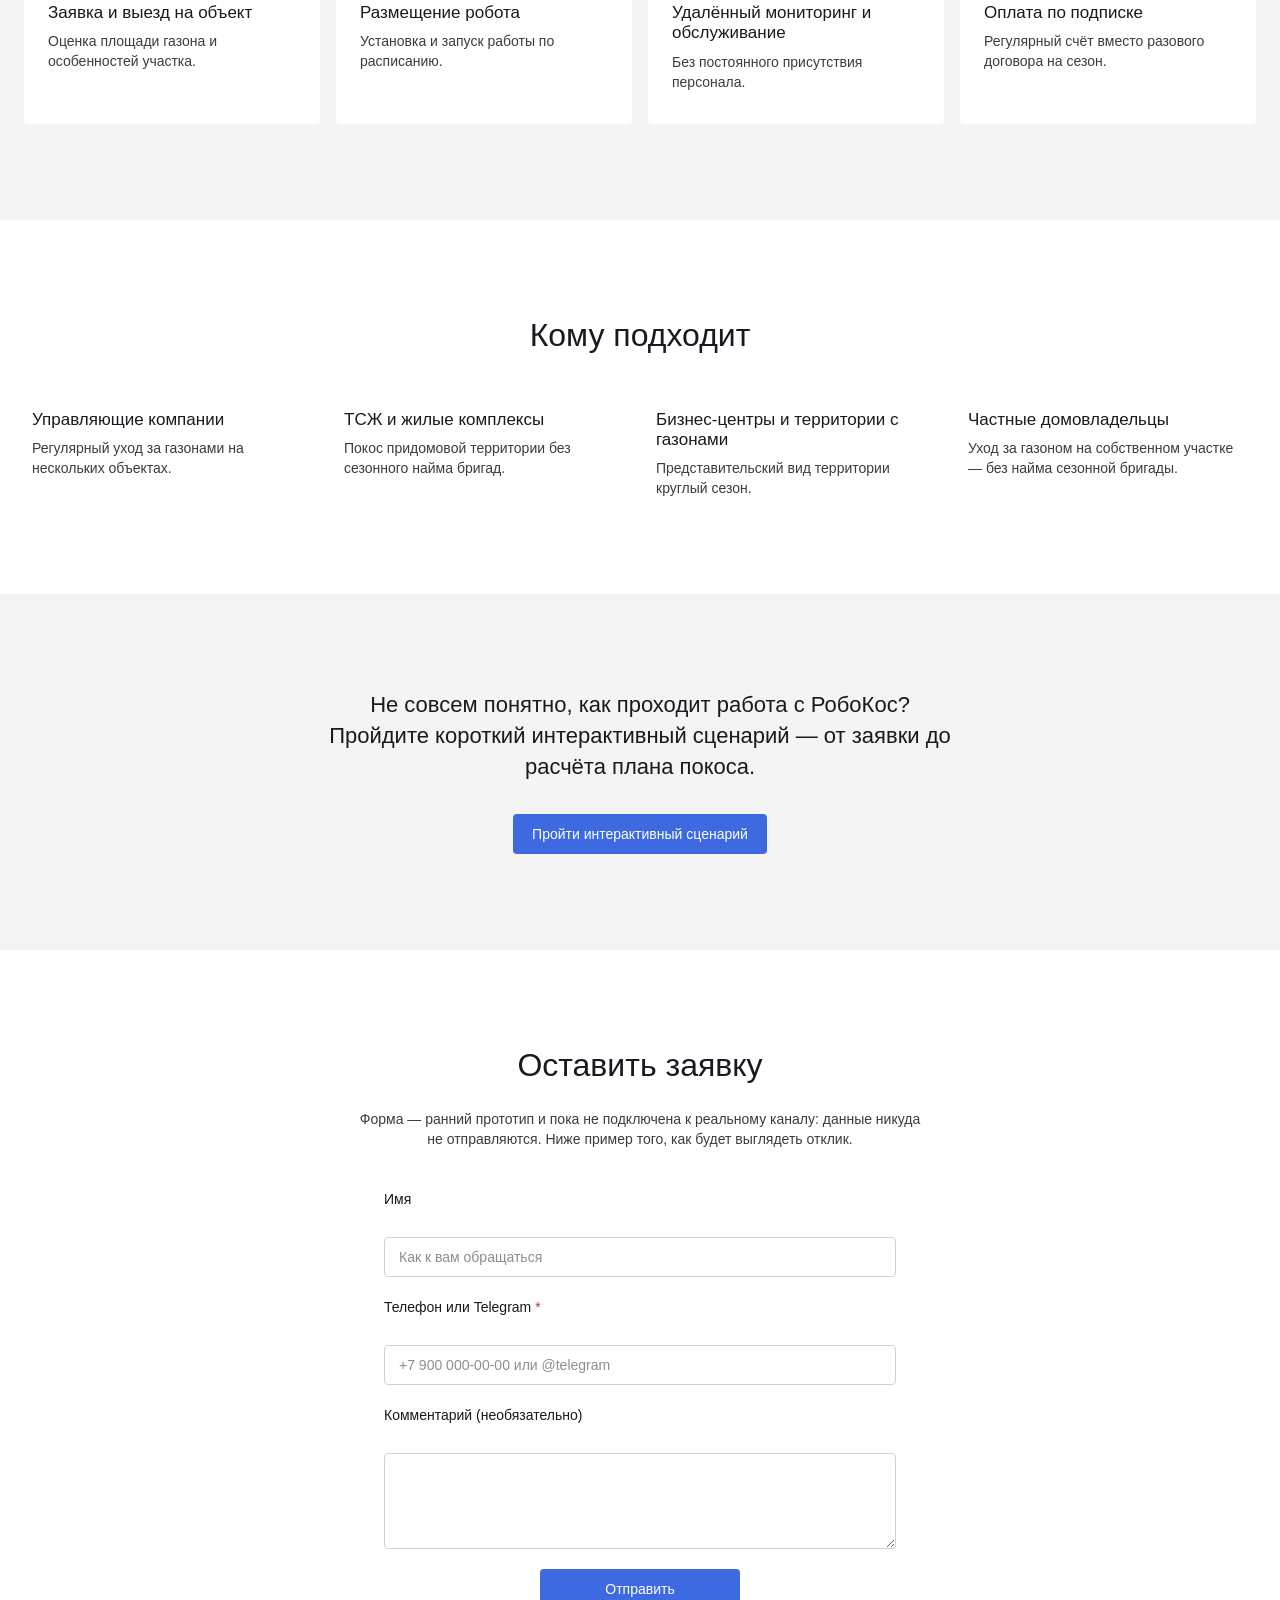
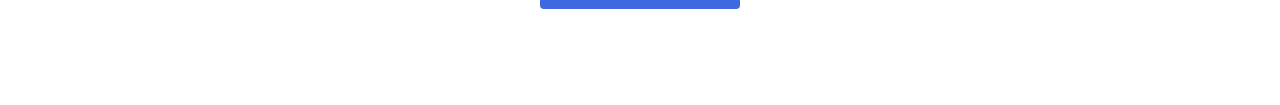
==== commit d2ee2757: "Обновить сайт: дизайн в стиле Tesla, hero на весь экран, интерактивное демо Полноэкранный hero с фот" ====
--- a/index.html
+++ b/index.html
@@ -4,18 +4,21 @@
     <meta charset="utf-8">
     <meta name="viewport" content="width=device-width, initial-scale=1.0">
     <title>РобоКос — автоматизированный уход за газонами</title>
+    <meta name="description" content="РобоКос: автономные роботы-газонокосилки для управляющих компаний, ТСЖ и частных домовладельцев. Регулярный покос по подписке, без сезонного найма бригад.">
+    <meta name="theme-color" content="#171a20">
     <link rel="stylesheet" href="styles.css">
     <noscript><style>.reveal { opacity: 1; transform: none; }</style></noscript>
 </head>
 <body>
     <section id="hero">
         <div class="hero-bg" aria-hidden="true">
-            <img class="hero-bg-img" src="images/hero-bg.webp" alt="">
+            <img class="hero-bg-img" src="images/hero-bg.webp" alt="" fetchpriority="high" decoding="async">
         </div>
         <div class="hero-content">
             <h1 class="hero-title">Автономный покос травы <span class="hero-accent">без бригад и сезонного найма</span></h1>
             <p class="hero-subtitle">Регулярный покос под контролем искусственного интеллекта — автономными роботами для управляющих компаний, ТСЖ и частных домовладельцев, без сезонного найма бригад косарей.</p>
             <p class="hero-crisis">Рабочих рук не хватает — города зарастают бурьяном. Мы знаем, что с этим делать.</p>
+            <a class="btn btn-primary hero-cta" href="#request-form">Оставить заявку</a>
         </div>
     </section>
 
@@ -24,27 +27,27 @@
         <div class="problem-solution-grid">
             <div class="problem-solution-block reveal">
                 <h3 class="label-eyebrow">Проблема</h3>
-                <div class="problem-solution-image-wrap"><img class="problem-solution-image" src="images/problem-crew.png" alt="Управляющий наблюдает за бригадой косарей, которая срывает график из-за непогоды"></div>
+                <div class="problem-solution-image-wrap"><img loading="lazy" decoding="async" class="problem-solution-image" src="images/problem-crew.png" alt="Управляющий наблюдает за бригадой косарей, которая срывает график из-за непогоды"></div>
                 <p>Бригады косарей меняются в середине сезона, погода срывает график покоса, а качество работы зависит от того, какая бригада в этот раз вышла на объект.</p>
             </div>
             <div class="problem-solution-block reveal">
                 <h3 class="label-eyebrow">Решение</h3>
-                <div class="problem-solution-image-wrap"><img class="problem-solution-image" src="images/solution-robots.png" alt="Роботы-газонокосилки работают на территории жилого комплекса"></div>
+                <div class="problem-solution-image-wrap"><img loading="lazy" decoding="async" class="problem-solution-image" src="images/solution-robots.png" alt="Роботы-газонокосилки работают на территории жилого комплекса"></div>
                 <p>Роботам не нужен отпуск, больничный и ежегодное переобучение — они работают автономно по расписанию, сезон за сезоном.</p>
             </div>
             <div class="problem-solution-block reveal">
                 <h3 class="label-eyebrow">Круглосуточно</h3>
-                <div class="problem-solution-image-wrap"><img class="problem-solution-image problem-solution-image-contain" src="images/allweather.png" alt="Роботы-газонокосилки работают ночью, в дождь и грозу"></div>
+                <div class="problem-solution-image-wrap"><img loading="lazy" decoding="async" class="problem-solution-image problem-solution-image-contain" src="images/allweather.png" alt="Роботы-газонокосилки работают ночью, в дождь и грозу"></div>
                 <p>Роботы работают в любое время суток и в любую погоду — без перерывов на смену бригады.</p>
             </div>
             <div class="problem-solution-block reveal">
                 <h3 class="label-eyebrow">Надёжность</h3>
-                <div class="problem-solution-image-wrap"><img class="problem-solution-image problem-solution-image-contain" src="images/reliability-delivery.png" alt="Дроны доставляют гусеничных роботов-косилок на объект"></div>
+                <div class="problem-solution-image-wrap"><img loading="lazy" decoding="async" class="problem-solution-image problem-solution-image-contain" src="images/reliability-delivery.png" alt="Дроны доставляют гусеничных роботов-косилок на объект"></div>
                 <p>Если один робот выходит из строя, на объект автоматически направляется другой — покос не останавливается.</p>
             </div>
             <div class="problem-solution-block problem-solution-block-wide reveal">
                 <h3 class="label-eyebrow">Тяжёлая техника</h3>
-                <div class="problem-solution-image-wrap"><img class="problem-solution-image problem-solution-image-tall" src="images/heavy-equipment.png" alt="Гусеничные роботы для тяжёлых покосных работ на большой территории"></div>
+                <div class="problem-solution-image-wrap"><img loading="lazy" decoding="async" class="problem-solution-image problem-solution-image-tall" src="images/heavy-equipment.png" alt="Гусеничные роботы для тяжёлых покосных работ на большой территории"></div>
                 <p>Помимо компактных роботов-газонокосилок — тяжёлая техника для работы любой сложности: большие площади, сложный рельеф, густая растительность.</p>
             </div>
         </div>
@@ -108,7 +111,7 @@
 
     <div class="pre-form-cta">
         <p class="pre-form-cta-text">Не совсем понятно, как проходит работа с РобоКос? Пройдите короткий интерактивный сценарий — от заявки до расчёта плана покоса.</p>
-        <a class="btn btn-secondary" href="demo.html">Как это работает</a>
+        <a class="btn btn-secondary" href="demo.html">Пройти интерактивный сценарий</a>
     </div>
 
     <section id="request-form">
@@ -116,10 +119,11 @@
         <p class="request-form-intro">Форма — ранний прототип и пока не подключена к реальному каналу: данные никуда не отправляются. Ниже пример того, как будет выглядеть отклик.</p>
         <form id="request-form-form">
             <label for="request-name">Имя</label>
-            <input type="text" id="request-name" name="request-name">
+            <input type="text" id="request-name" name="request-name" autocomplete="name" placeholder="Как к вам обращаться">
 
-            <label for="request-contact">Телефон или Telegram</label>
-            <input type="text" id="request-contact" name="request-contact" placeholder="+7 900 000-00-00 или @telegram">
+            <label for="request-contact">Телефон или Telegram <span class="required-mark" aria-hidden="true">*</span></label>
+            <input type="text" id="request-contact" name="request-contact" required aria-describedby="request-contact-error" autocomplete="tel" placeholder="+7 900 000-00-00 или @telegram">
+            <p id="request-contact-error" class="field-error" role="alert" hidden>Укажите телефон или Telegram, чтобы мы могли связаться.</p>
 
             <label for="request-comment">Комментарий (необязательно)</label>
             <textarea id="request-comment" name="request-comment"></textarea>
--- a/styles.css
+++ b/styles.css
@@ -1,10 +1,21 @@
 :root {
-    --bg: #0f1419;
-    --fg: #e1e6eb;
-    --accent: #00d9ff;
-    --border: rgba(225, 230, 235, 0.12);
-    --border-strong: rgba(225, 230, 235, 0.24);
-    --font-sans: -apple-system, BlinkMacSystemFont, "Segoe UI", Roboto, "Helvetica Neue", Arial, sans-serif;
+    /* Токены из DESIGN.md (Tesla): белый холст + один синий акцент только для кнопок. */
+    --blue: #3e6ae1;
+    --blue-hover: #3457b1;
+    --white: #ffffff;
+    --ash: #f4f4f4;
+    --carbon: #171a20;
+    --graphite: #393c41;
+    --pewter: #5c5e62;
+    --silver: #8e8e8e;
+    --cloud: #eeeeee;
+    --pale: #d0d1d2;
+    --error: #c8372d;
+    --radius: 4px;
+    --radius-card: 12px;
+    --ease: 0.33s;
+    --gutter: max(24px, calc(50% - 640px));
+    --font-sans: -apple-system, BlinkMacSystemFont, "Segoe UI", Arial, sans-serif;
 }
 
 * {
@@ -29,30 +40,50 @@
 }
 
 body {
-    background-color: var(--bg);
-    color: var(--fg);
+    background-color: var(--white);
+    color: var(--graphite);
     font-family: var(--font-sans);
-    line-height: 1.6;
+    font-size: 14px;
+    font-weight: 400;
+    line-height: 1.43;
+    letter-spacing: normal;
+}
+
+:focus-visible {
+    outline: 2px solid var(--carbon);
+    outline-offset: 2px;
 }
 
 section {
-    padding: 6rem 2rem;
-    background-color: var(--bg);
+    padding: 96px var(--gutter);
+    background-color: var(--white);
+    color: var(--carbon);
+}
+
+#how-it-works {
+    background-color: var(--ash);
 }
 
 .section-title {
+    margin-bottom: 56px;
     text-align: center;
-    font-weight: bold;
-    color: var(--fg);
-}
-
+    font-size: 32px;
+    font-weight: 500;
+    line-height: 1.2;
+    color: var(--carbon);
+}
+
+/* Герой: весь экран, фото от края до края, текст белый по центру. */
 #hero {
     position: relative;
     display: flex;
-    align-items: flex-end;
+    align-items: flex-start;
     justify-content: center;
-    min-height: 90vh;
-    padding-bottom: 5rem;
+    min-height: 100vh;
+    min-height: 100svh;
+    padding: 14vh var(--gutter) 64px;
+    background-color: var(--carbon);
+    color: var(--white);
     text-align: center;
     overflow: hidden;
 }
@@ -60,6 +91,7 @@
 .hero-bg {
     position: absolute;
     inset: 0;
+    z-index: 0;
     display: flex;
 }
 
@@ -67,128 +99,107 @@
     width: 100%;
     height: 100%;
     object-fit: cover;
-    object-position: center top;
-}
-
+    object-position: 50% 72%;
+}
+
+/* Ровная тонкая вуаль (без градиента), чтобы белый текст читался на светлом небе. */
 #hero::before {
     content: "";
     position: absolute;
     inset: 0;
-    background: linear-gradient(180deg, rgba(15, 20, 25, 0.7), rgba(15, 20, 25, 0.88));
+    z-index: 1;
+    background-color: rgba(23, 26, 32, 0.5);
 }
 
 .hero-content {
     position: relative;
-    max-width: 46rem;
-    padding: 2rem 2.5rem;
-    background: rgba(15, 20, 25, 0.55);
-    border-radius: 1rem;
-    backdrop-filter: blur(4px);
+    z-index: 2;
+    max-width: 44rem;
 }
 
 .hero-title {
-    font-size: 3rem;
-    font-weight: bold;
-    color: var(--fg);
+    font-size: 40px;
+    font-weight: 500;
     line-height: 1.2;
+    color: var(--white);
 }
 
 .hero-accent {
-    color: var(--accent);
+    color: inherit;
 }
 
 .hero-subtitle {
-    margin-top: 1.5rem;
-    font-size: 1.25rem;
-    color: var(--fg);
-    opacity: 0.92;
-    text-shadow: 0 2px 8px rgba(0, 0, 0, 0.6);
+    margin-top: 24px;
+    font-size: 22px;
+    font-weight: 400;
+    line-height: 1.4;
+    color: var(--white);
 }
 
 .hero-crisis {
-    margin-top: 1rem;
-    font-size: 1rem;
-    font-weight: 700;
-    color: var(--accent);
-    text-shadow: 0 2px 8px rgba(0, 0, 0, 0.6);
-}
-
+    margin-top: 16px;
+    font-size: 14px;
+    font-weight: 500;
+    color: var(--white);
+}
+
+.hero-cta {
+    margin-top: 40px;
+}
+
+/* Кнопки: 40px, радиус 4px, вес 500, только смена цвета за 0.33s. */
+.btn {
+    display: inline-flex;
+    align-items: center;
+    justify-content: center;
+    min-width: 200px;
+    min-height: 40px;
+    padding: 4px 16px;
+    border: 3px solid transparent;
+    border-radius: var(--radius);
+    font-family: var(--font-sans);
+    font-size: 14px;
+    font-weight: 500;
+    line-height: 1.2;
+    text-decoration: none;
+    cursor: pointer;
+    transition: border-color var(--ease), background-color var(--ease), color var(--ease);
+}
+
+.btn-primary,
+.btn-secondary {
+    background-color: var(--blue);
+    color: var(--white);
+}
+
+.btn-primary:hover,
+.btn-secondary:hover {
+    background-color: var(--blue-hover);
+}
+
+/* Полоса-призыв перед формой: светлая, один месседж. */
 .pre-form-cta {
     display: flex;
     flex-direction: column;
     align-items: center;
-    padding: 0 2rem;
-    margin-top: 4rem;
+    gap: 32px;
+    padding: 96px var(--gutter);
+    background-color: var(--ash);
+    text-align: center;
 }
 
 .pre-form-cta-text {
-    margin-bottom: 1.25rem;
-    color: var(--fg);
-    opacity: 0.85;
-    text-align: center;
-}
-
-.pre-form-cta .btn {
-    padding: 1.1rem 3.5rem;
-    font-size: 1.1rem;
-}
-
-.btn {
-    display: inline-block;
-    padding: 0.75rem 1.75rem;
-    border-radius: 0.5rem;
-    font-weight: bold;
-    text-decoration: none;
-    transition: opacity 0.15s ease;
-}
-
-.btn:hover {
-    opacity: 0.85;
-}
-
-.btn-primary {
-    background-color: var(--accent);
-    color: var(--bg);
-}
-
-.btn-secondary {
-    background: linear-gradient(180deg, #33e4ff, var(--accent));
-    color: #ffffff;
-    border: none;
-    box-shadow: 0 4px 0 #0099b8, 0 8px 16px rgba(0, 0, 0, 0.35);
-    transition: transform 0.12s ease, box-shadow 0.12s ease;
-    animation: btn-invite 2.2s ease-in-out infinite;
-}
-
-.btn-secondary:hover {
-    opacity: 1;
-    animation-play-state: paused;
-    transform: translateY(-2px) scale(1.04);
-    box-shadow: 0 6px 0 #0099b8, 0 10px 20px rgba(0, 0, 0, 0.4);
-}
-
-.btn-secondary:active {
-    animation-play-state: paused;
-    transform: translateY(2px) scale(1);
-    box-shadow: 0 2px 0 #0099b8, 0 4px 8px rgba(0, 0, 0, 0.3);
-}
-
-@keyframes btn-invite {
-    0%, 100% {
-        transform: translateY(0) scale(1);
-        box-shadow: 0 4px 0 #0099b8, 0 8px 16px rgba(0, 0, 0, 0.35);
-    }
-
-    50% {
-        transform: translateY(-4px) scale(1.05);
-        box-shadow: 0 4px 0 #0099b8, 0 14px 30px rgba(0, 217, 255, 0.5);
-    }
+    max-width: 40rem;
+    font-size: 22px;
+    font-weight: 400;
+    line-height: 1.4;
+    color: var(--carbon);
 }
 
 .reveal {
     opacity: 0;
-    transform: translateY(24px);
-    transition: opacity 0.6s ease, transform 0.6s ease;
+    transform: translateY(16px);
+    transition: opacity 0.5s ease, transform 0.5s ease;
 }
 
 .reveal.is-visible {
@@ -197,25 +208,17 @@
 }
 
 .label-eyebrow {
-    font-size: 0.875rem;
-    font-weight: 700;
-    text-transform: uppercase;
-    letter-spacing: 0.08em;
-    color: var(--accent);
-}
-
+    font-size: 17px;
+    font-weight: 500;
+    line-height: 1.18;
+    color: var(--carbon);
+}
+
+/* Блоки «проблема/решение»: без рамок и теней, фото со скруглением 12px. */
 .problem-solution-grid {
     display: grid;
     grid-template-columns: 1fr 1fr;
-    gap: 2rem;
-    max-width: 64rem;
-    margin: 3rem auto 0;
-}
-
-.problem-solution-block {
-    padding: 2rem;
-    border: 1px solid var(--border);
-    border-radius: 0.75rem;
+    gap: 40px 16px;
 }
 
 .problem-solution-block-wide {
@@ -224,245 +227,266 @@
 
 .problem-solution-image-wrap {
     overflow: hidden;
-    border-radius: 0.5rem;
-    margin-top: 1rem;
+    margin-top: 16px;
+    border-radius: var(--radius-card);
 }
 
 .problem-solution-image {
     display: block;
     width: 100%;
-    height: 12rem;
+    aspect-ratio: 16 / 10;
     object-fit: cover;
-    transition: transform 0.3s ease;
-}
-
-.problem-solution-image-wrap:hover .problem-solution-image {
-    transform: scale(1.08);
 }
 
 .problem-solution-image-tall {
-    height: 20rem;
+    aspect-ratio: 2 / 1;
     object-position: center 40%;
 }
 
 .problem-solution-image-contain {
     object-fit: contain;
-    background-color: var(--bg);
-}
-
-.problem-solution-image-placeholder {
-    display: flex;
-    align-items: center;
-    justify-content: center;
-    border: 1px dashed var(--border-strong);
-    background-color: transparent;
-    color: var(--fg);
-    opacity: 0.5;
-    font-size: 0.875rem;
+    background-color: var(--carbon);
 }
 
 .problem-solution-block p {
-    margin-top: 1rem;
-    color: var(--fg);
-    opacity: 0.85;
-}
-
-.how-it-works-steps {
+    margin-top: 16px;
+    max-width: 36rem;
+    color: var(--graphite);
+}
+
+.how-it-works-steps,
+.who-its-for-list {
+    display: grid;
+    grid-template-columns: repeat(4, 1fr);
+    gap: 16px;
+    margin: 0;
+    padding: 0;
+    list-style: none;
+}
+
+.how-it-works-step {
     display: flex;
     flex-direction: column;
-    gap: 2rem;
-    max-width: 40rem;
-    margin: 3rem auto 0;
-    list-style: none;
-    padding: 0;
-}
-
-.how-it-works-step {
-    display: flex;
-    align-items: flex-start;
-    gap: 1.5rem;
+    gap: 24px;
+    padding: 32px 24px;
+    background-color: var(--white);
+    border-radius: var(--radius);
 }
 
 .step-number {
-    flex-shrink: 0;
-    display: flex;
-    align-items: center;
-    justify-content: center;
-    width: 2.5rem;
-    height: 2.5rem;
-    border-radius: 50%;
-    border: 1px solid var(--accent);
-    color: var(--accent);
-    font-weight: bold;
+    font-size: 32px;
+    font-weight: 500;
+    line-height: 1.2;
+    color: var(--carbon);
 }
 
 .step-title {
-    color: var(--fg);
-    font-weight: bold;
+    font-size: 17px;
+    font-weight: 500;
+    line-height: 1.18;
+    color: var(--carbon);
 }
 
 .step-description {
-    margin-top: 0.5rem;
-    color: var(--fg);
-    opacity: 0.75;
-}
-
-.who-its-for-list {
-    display: flex;
-    flex-direction: column;
-    max-width: 40rem;
-    margin: 3rem auto 0;
-    list-style: none;
-    padding: 0;
+    margin-top: 8px;
+    color: var(--graphite);
 }
 
 .who-its-for-item {
-    padding: 1.5rem 0;
-    border-bottom: 1px solid var(--border);
-}
-
-.who-its-for-item:last-child {
-    border-bottom: none;
+    padding: 0 8px;
 }
 
 .who-its-for-item p {
-    margin-top: 0.5rem;
-    color: var(--fg);
-    opacity: 0.85;
+    margin-top: 8px;
+    color: var(--graphite);
 }
 
 .request-form-intro {
-    max-width: 32rem;
-    margin: 1rem auto 0;
+    max-width: 36rem;
+    margin: -32px auto 0;
     text-align: center;
-    color: var(--fg);
-    opacity: 0.75;
-}
-
+    color: var(--graphite);
+}
+
+/* Форма: прозрачные поля, минимальная рамка, плейсхолдер Silver Fog. */
 #request-form-form {
     display: flex;
     flex-direction: column;
-    gap: 1.25rem;
+    gap: 20px;
     max-width: 32rem;
-    margin: 3rem auto 0;
+    margin: 40px auto 0;
 }
 
 #request-form-form label {
-    font-weight: bold;
-    color: var(--fg);
+    font-weight: 500;
+    color: var(--carbon);
 }
 
 #request-form-form input,
 #request-form-form textarea {
     width: 100%;
-    margin-top: 0.5rem;
-    padding: 0.75rem 1rem;
+    margin-top: 8px;
+    padding: 10px 14px;
     background-color: transparent;
-    color: var(--fg);
+    color: var(--carbon);
     font-family: var(--font-sans);
-    font-size: 1rem;
-    border: 1px solid var(--border-strong);
-    border-radius: 0.5rem;
+    font-size: 14px;
+    line-height: 1.43;
+    border: 1px solid var(--pale);
+    border-radius: var(--radius);
+    transition: border-color var(--ease);
+}
+
+#request-form-form input::placeholder,
+#request-form-form textarea::placeholder {
+    color: var(--silver);
+}
+
+#request-form-form input {
+    height: 40px;
 }
 
 #request-form-form textarea {
-    min-height: 6rem;
+    min-height: 96px;
     resize: vertical;
 }
 
 #request-form-form input:focus,
 #request-form-form textarea:focus {
-    outline: 2px solid var(--accent);
-    outline-offset: 2px;
+    outline: none;
+    border-color: var(--carbon);
+    box-shadow: 0 0 0 1px var(--carbon);
+}
+
+.required-mark {
+    color: var(--error);
+}
+
+.field-error {
+    margin-top: -12px;
+    color: var(--error);
 }
 
 #request-form-submit {
-    align-self: flex-start;
-    padding: 0.75rem 2rem;
-    background-color: var(--accent);
-    color: var(--bg);
-    font-weight: bold;
-    border: none;
-    border-radius: 0.5rem;
+    align-self: center;
+    min-width: 200px;
+    min-height: 40px;
+    padding: 4px 16px;
+    background-color: var(--blue);
+    color: var(--white);
+    font-family: var(--font-sans);
+    font-size: 14px;
+    font-weight: 500;
+    line-height: 1.2;
+    border: 3px solid transparent;
+    border-radius: var(--radius);
     cursor: pointer;
+    transition: border-color var(--ease), background-color var(--ease), color var(--ease);
+}
+
+#request-form-submit:hover {
+    background-color: var(--blue-hover);
+}
+
+.request-form-noscript {
+    max-width: 32rem;
+    margin: 16px auto 0;
+    color: var(--pewter);
 }
 
 #request-form-result {
     max-width: 32rem;
-    margin: 2rem auto 0;
-    padding: 1.5rem;
-    border: 1px solid var(--border);
-    border-radius: 0.75rem;
+    margin: 40px auto 0;
+    padding: 24px;
+    background-color: var(--ash);
+    border-radius: var(--radius);
 }
 
 #request-form-result p {
-    color: var(--fg);
-    opacity: 0.85;
+    color: var(--graphite);
 }
 
 #request-form-result p + p {
-    margin-top: 0.75rem;
-    color: var(--accent);
-    opacity: 1;
-}
-
-@media (max-width: 480px) {
-    .section-title {
-        font-size: 1.25rem;
-    }
-
-    #hero {
-        min-height: auto;
-        padding: 4rem 1.25rem;
-    }
-
-    .hero-content {
-        padding: 1.25rem 1.5rem;
-    }
-
-    .hero-title {
-        font-size: 2rem;
-    }
-
-    .hero-subtitle {
-        font-size: 1.05rem;
-    }
-
-    .hero-crisis {
-        font-size: 0.95rem;
-    }
-
-    .btn {
-        text-align: center;
-    }
-
+    margin-top: 12px;
+    font-weight: 500;
+    color: var(--carbon);
+}
+
+@media (max-width: 1024px) {
+    section,
     .pre-form-cta {
-        padding: 0 1.25rem;
-        margin-top: 3rem;
-    }
-
+        padding-top: 72px;
+        padding-bottom: 72px;
+    }
+
+    .how-it-works-steps,
+    .who-its-for-list {
+        grid-template-columns: repeat(2, 1fr);
+    }
+}
+
+@media (max-width: 768px) {
     .problem-solution-grid {
         grid-template-columns: 1fr;
-        gap: 1.25rem;
-    }
-
-    .problem-solution-block {
-        padding: 1.25rem;
-    }
-
-    .problem-solution-image,
-    .problem-solution-image-tall {
-        height: 11rem;
-    }
-
-    .how-it-works-step {
-        gap: 1rem;
-    }
-
-    #problem-solution,
-    #how-it-works,
-    #who-its-for,
-    #request-form {
-        padding: 3rem 1.25rem;
-    }
-}
+    }
+
+    .who-its-for-list {
+        gap: 32px 16px;
+    }
+}
+
+@media (prefers-reduced-motion: reduce) {
+    .reveal {
+        opacity: 1;
+        transform: none;
+        transition: none;
+    }
+}
+
+@media (max-width: 480px) {
+    :root {
+        --gutter: 16px;
+    }
+
+    section,
+    .pre-form-cta {
+        padding-top: 48px;
+        padding-bottom: 48px;
+    }
+
+    .section-title {
+        margin-bottom: 32px;
+        font-size: 24px;
+    }
+
+    #hero {
+        padding-top: 12vh;
+    }
+
+    .hero-title {
+        font-size: 28px;
+    }
+
+    .hero-subtitle {
+        font-size: 18px;
+    }
+
+    .request-form-intro {
+        margin-top: -16px;
+    }
+
+    .how-it-works-steps,
+    .who-its-for-list {
+        grid-template-columns: 1fr;
+    }
+
+    .pre-form-cta-text {
+        font-size: 18px;
+    }
+
+    .btn,
+    #request-form-submit {
+        align-self: stretch;
+        width: 100%;
+    }
+}
